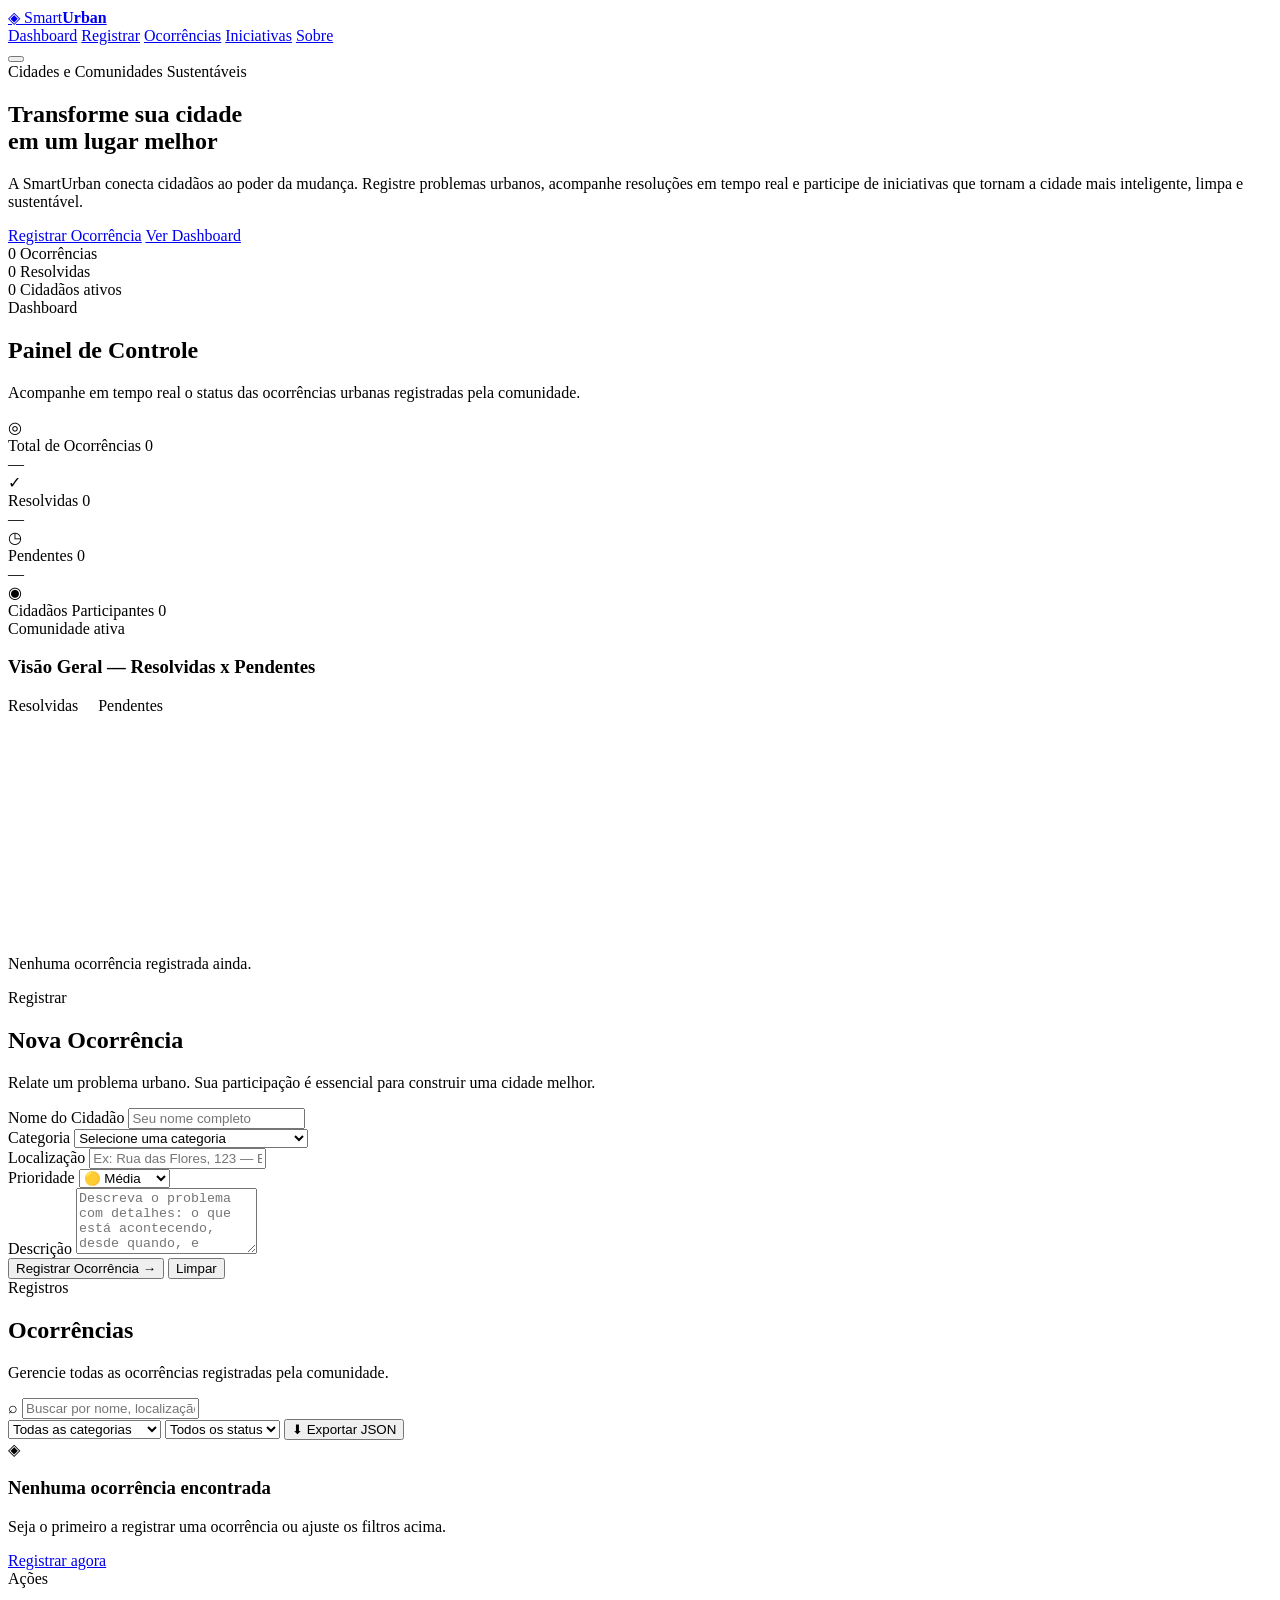
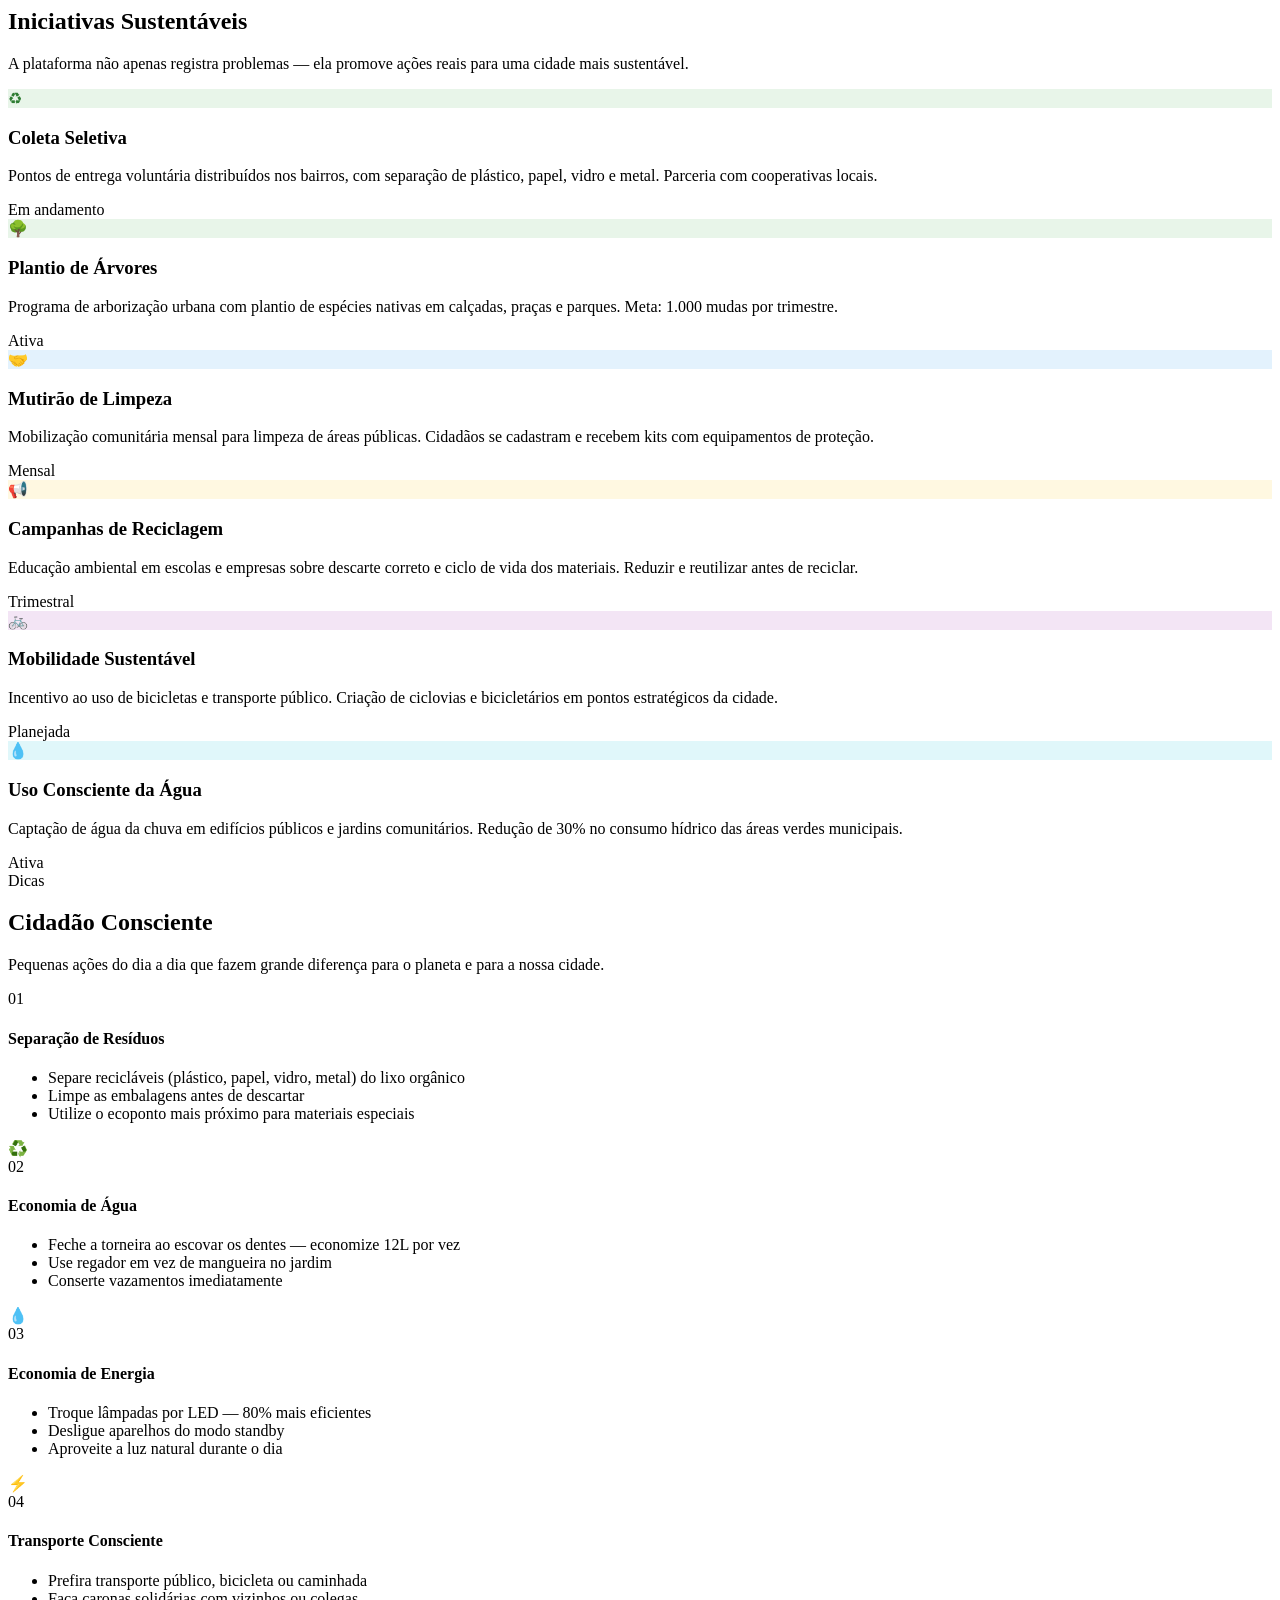
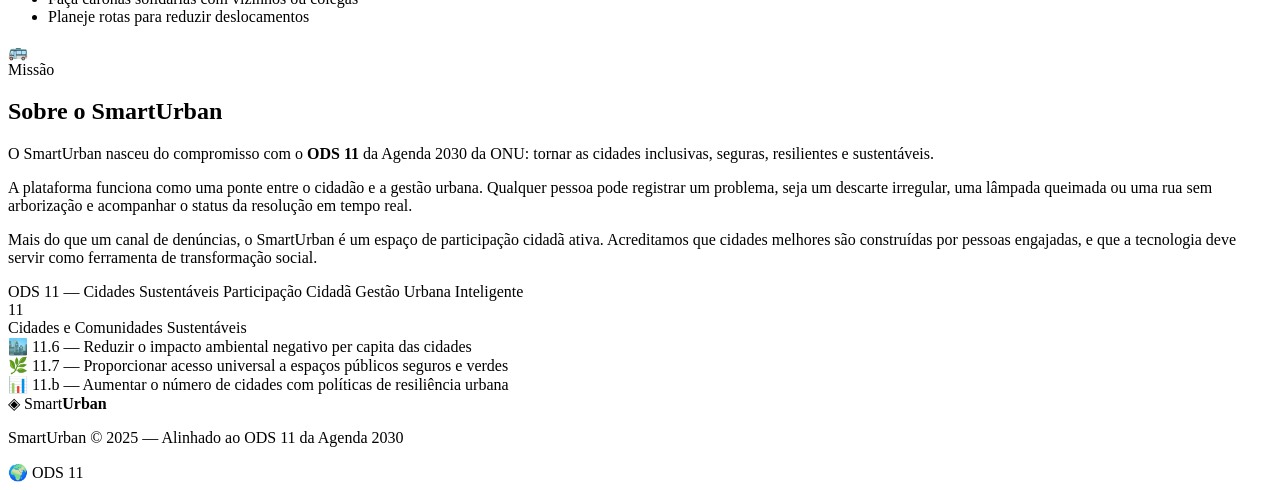
==== ProjetoSmartUrban/index.html @ 98b2731e "Create index.html" ====
<!DOCTYPE html>
<html lang="pt-BR">
<head>
  <meta charset="UTF-8" />
  <meta name="viewport" content="width=device-width, initial-scale=1.0" />
  <title>SmartUrban - Cidades e Comunidades Sustentáveis</title>
  <link rel="stylesheet" href="style.css" />
  <link rel="preconnect" href="https://fonts.googleapis.com" />
  <link href="https://fonts.googleapis.com/css2?family=Syne:wght@400;600;700;800&family=DM+Sans:ital,opsz,wght@0,9..40,300;0,9..40,400;0,9..40,500;0,9..40,600;1,9..40,300&display=swap" rel="stylesheet" />
</head>
<body>

  <!-- ═══════════════════════════════════════════
       NOTIFICAÇÕES
  ═══════════════════════════════════════════ -->
  <div id="notification-container" aria-live="polite"></div>

  <!-- ═══════════════════════════════════════════
       HEADER
  ═══════════════════════════════════════════ -->
  <header id="header">
    <div class="container header-inner">
      <a href="#hero" class="logo">
        <span class="logo-icon">◈</span>
        <span class="logo-text">Smart<strong>Urban</strong></span>
      </a>

      <nav class="nav" id="nav">
        <a href="#dashboard" class="nav-link">Dashboard</a>
        <a href="#cadastro" class="nav-link">Registrar</a>
        <a href="#ocorrencias" class="nav-link">Ocorrências</a>
        <a href="#iniciativas" class="nav-link">Iniciativas</a>
        <a href="#sobre" class="nav-link">Sobre</a>
      </nav>

      <button class="menu-toggle" id="menuToggle" aria-label="Abrir menu">
        <span></span><span></span><span></span>
      </button>
    </div>
  </header>

  <!-- ═══════════════════════════════════════════
       HERO
  ═══════════════════════════════════════════ -->
  <section id="hero">
    <div class="hero-bg-grid"></div>
    <div class="container hero-content">
      <div class="hero-badge">
        <span class="badge-dot"></span>
        Cidades e Comunidades Sustentáveis
      </div>
      <h1 class="hero-title">
        Transforme sua cidade<br />
        <span class="hero-title-accent">em um lugar melhor</span>
      </h1>
      <p class="hero-desc">
        A SmartUrban conecta cidadãos ao poder da mudança. Registre problemas urbanos,
        acompanhe resoluções em tempo real e participe de iniciativas que tornam a cidade
        mais inteligente, limpa e sustentável.
      </p>
      <div class="hero-actions">
        <a href="#cadastro" class="btn btn-primary">Registrar Ocorrência</a>
        <a href="#dashboard" class="btn btn-ghost">Ver Dashboard</a>
      </div>
      <div class="hero-stats">
        <div class="hero-stat">
          <span class="hero-stat-number" id="heroTotal">0</span>
          <span class="hero-stat-label">Ocorrências</span>
        </div>
        <div class="hero-stat-divider"></div>
        <div class="hero-stat">
          <span class="hero-stat-number" id="heroResolvidas">0</span>
          <span class="hero-stat-label">Resolvidas</span>
        </div>
        <div class="hero-stat-divider"></div>
        <div class="hero-stat">
          <span class="hero-stat-number" id="heroCidadaos">0</span>
          <span class="hero-stat-label">Cidadãos ativos</span>
        </div>
      </div>
    </div>
    <div class="hero-visual">
      <div class="hero-circle c1"></div>
      <div class="hero-circle c2"></div>
      <div class="hero-circle c3"></div>
    </div>
  </section>

  <!-- ═══════════════════════════════════════════
       DASHBOARD
  ═══════════════════════════════════════════ -->
  <section id="dashboard" class="section">
    <div class="container">
      <div class="section-header">
        <div class="section-tag blue">Dashboard</div>
        <h2 class="section-title">Painel de Controle</h2>
        <p class="section-sub">Acompanhe em tempo real o status das ocorrências urbanas registradas pela comunidade.</p>
      </div>

      <div class="dashboard-grid">
        <div class="stat-card blue">
          <div class="stat-icon">◎</div>
          <div class="stat-info">
            <span class="stat-label">Total de Ocorrências</span>
            <span class="stat-number" id="statTotal">0</span>
          </div>
          <div class="stat-trend" id="trendTotal">—</div>
        </div>
        <div class="stat-card green">
          <div class="stat-icon">✓</div>
          <div class="stat-info">
            <span class="stat-label">Resolvidas</span>
            <span class="stat-number" id="statResolvidas">0</span>
          </div>
          <div class="stat-trend" id="trendResolvidas">—</div>
        </div>
        <div class="stat-card orange">
          <div class="stat-icon">◷</div>
          <div class="stat-info">
            <span class="stat-label">Pendentes</span>
            <span class="stat-number" id="statPendentes">0</span>
          </div>
          <div class="stat-trend" id="trendPendentes">—</div>
        </div>
        <div class="stat-card purple">
          <div class="stat-icon">◉</div>
          <div class="stat-info">
            <span class="stat-label">Cidadãos Participantes</span>
            <span class="stat-number" id="statCidadaos">0</span>
          </div>
          <div class="stat-trend">Comunidade ativa</div>
        </div>
      </div>

      <!-- Gráfico Canvas -->
      <div class="chart-wrapper">
        <div class="chart-header">
          <h3 class="chart-title">Visão Geral — Resolvidas x Pendentes</h3>
          <div class="chart-legend">
            <span class="legend-dot green"></span> Resolvidas
            <span class="legend-dot orange" style="margin-left:16px"></span> Pendentes
          </div>
        </div>
        <canvas id="graficoOcorrencias" width="900" height="220" aria-label="Gráfico de ocorrências"></canvas>
        <p class="chart-empty" id="chartEmpty">Nenhuma ocorrência registrada ainda.</p>
      </div>
    </div>
  </section>

  <!-- ═══════════════════════════════════════════
       CADASTRO DE OCORRÊNCIA
  ═══════════════════════════════════════════ -->
  <section id="cadastro" class="section section-alt">
    <div class="container">
      <div class="section-header">
        <div class="section-tag green">Registrar</div>
        <h2 class="section-title">Nova Ocorrência</h2>
        <p class="section-sub">Relate um problema urbano. Sua participação é essencial para construir uma cidade melhor.</p>
      </div>

      <div class="form-card">
        <form id="formOcorrencia" novalidate>
          <div class="form-grid">
            <div class="form-group">
              <label for="inputNome">Nome do Cidadão</label>
              <input type="text" id="inputNome" placeholder="Seu nome completo" autocomplete="name" />
            </div>

            <div class="form-group">
              <label for="inputCategoria">Categoria</label>
              <select id="inputCategoria">
                <option value="">Selecione uma categoria</option>
                <option value="Descarte Irregular de Lixo">🗑️ Descarte Irregular de Lixo</option>
                <option value="Acúmulo de Resíduos">♻️ Acúmulo de Resíduos</option>
                <option value="Falta de Coleta Seletiva">📦 Falta de Coleta Seletiva</option>
                <option value="Iluminação Pública Defeituosa">💡 Iluminação Pública Defeituosa</option>
                <option value="Vazamento de Água">💧 Vazamento de Água</option>
                <option value="Necessidade de Arborização">🌳 Necessidade de Arborização</option>
                <option value="Problema de Mobilidade Urbana">🚌 Problema de Mobilidade Urbana</option>
                <option value="Outro">📋 Outro</option>
              </select>
            </div>

            <div class="form-group">
              <label for="inputLocalizacao">Localização</label>
              <input type="text" id="inputLocalizacao" placeholder="Ex: Rua das Flores, 123 — Bairro Centro" />
            </div>

            <div class="form-group">
              <label for="inputPrioridade">Prioridade</label>
              <select id="inputPrioridade">
                <option value="Baixa">🟢 Baixa</option>
                <option value="Média" selected>🟡 Média</option>
                <option value="Alta">🔴 Alta</option>
                <option value="Urgente">🚨 Urgente</option>
              </select>
            </div>

            <div class="form-group form-group-full">
              <label for="inputDescricao">Descrição</label>
              <textarea id="inputDescricao" rows="4" placeholder="Descreva o problema com detalhes: o que está acontecendo, desde quando, e qualquer informação relevante..."></textarea>
            </div>
          </div>

          <div class="form-actions">
            <button type="submit" class="btn btn-primary btn-lg">
              <span>Registrar Ocorrência</span>
              <span class="btn-arrow">→</span>
            </button>
            <button type="button" class="btn btn-ghost" id="btnLimpar">Limpar</button>
          </div>
        </form>
      </div>
    </div>
  </section>

  <!-- ═══════════════════════════════════════════
       LISTA DE OCORRÊNCIAS
  ═══════════════════════════════════════════ -->
  <section id="ocorrencias" class="section">
    <div class="container">
      <div class="section-header">
        <div class="section-tag blue">Registros</div>
        <h2 class="section-title">Ocorrências</h2>
        <p class="section-sub">Gerencie todas as ocorrências registradas pela comunidade.</p>
      </div>

      <!-- Barra de filtros -->
      <div class="filters-bar">
        <div class="search-box">
          <span class="search-icon">⌕</span>
          <input type="text" id="inputBusca" placeholder="Buscar por nome, localização, categoria..." />
        </div>
        <div class="filter-group">
          <select id="filtroCategoria">
            <option value="">Todas as categorias</option>
            <option value="Descarte Irregular de Lixo">Descarte Irregular</option>
            <option value="Acúmulo de Resíduos">Acúmulo de Resíduos</option>
            <option value="Falta de Coleta Seletiva">Coleta Seletiva</option>
            <option value="Iluminação Pública Defeituosa">Iluminação</option>
            <option value="Vazamento de Água">Vazamento de Água</option>
            <option value="Necessidade de Arborização">Arborização</option>
            <option value="Problema de Mobilidade Urbana">Mobilidade</option>
            <option value="Outro">Outro</option>
          </select>
          <select id="filtroStatus">
            <option value="">Todos os status</option>
            <option value="Pendente">Pendente</option>
            <option value="Resolvida">Resolvida</option>
          </select>
          <button class="btn btn-outline btn-sm" id="btnExportar">⬇ Exportar JSON</button>
        </div>
      </div>

      <!-- Resultado dos filtros -->
      <div class="filter-result" id="filterResult"></div>

      <!-- Lista -->
      <div id="listaOcorrencias" class="ocorrencias-grid">
        <!-- Cards injetados via JS -->
      </div>

      <!-- Estado vazio -->
      <div class="empty-state" id="emptyState">
        <div class="empty-icon">◈</div>
        <h3>Nenhuma ocorrência encontrada</h3>
        <p>Seja o primeiro a registrar uma ocorrência ou ajuste os filtros acima.</p>
        <a href="#cadastro" class="btn btn-primary">Registrar agora</a>
      </div>
    </div>
  </section>

  <!-- ═══════════════════════════════════════════
       INICIATIVAS SUSTENTÁVEIS
  ═══════════════════════════════════════════ -->
  <section id="iniciativas" class="section section-alt">
    <div class="container">
      <div class="section-header">
        <div class="section-tag green">Ações</div>
        <h2 class="section-title">Iniciativas Sustentáveis</h2>
        <p class="section-sub">A plataforma não apenas registra problemas — ela promove ações reais para uma cidade mais sustentável.</p>
      </div>

      <div class="iniciativas-grid">
        <div class="iniciativa-card">
          <div class="iniciativa-icon" style="background: #E8F5E9; color: #2E7D32">♻</div>
          <h3>Coleta Seletiva</h3>
          <p>Pontos de entrega voluntária distribuídos nos bairros, com separação de plástico, papel, vidro e metal. Parceria com cooperativas locais.</p>
          <div class="iniciativa-tag">Em andamento</div>
        </div>
        <div class="iniciativa-card">
          <div class="iniciativa-icon" style="background: #E8F5E9; color: #388E3C">🌳</div>
          <h3>Plantio de Árvores</h3>
          <p>Programa de arborização urbana com plantio de espécies nativas em calçadas, praças e parques. Meta: 1.000 mudas por trimestre.</p>
          <div class="iniciativa-tag">Ativa</div>
        </div>
        <div class="iniciativa-card">
          <div class="iniciativa-icon" style="background: #E3F2FD; color: #1565C0">🤝</div>
          <h3>Mutirão de Limpeza</h3>
          <p>Mobilização comunitária mensal para limpeza de áreas públicas. Cidadãos se cadastram e recebem kits com equipamentos de proteção.</p>
          <div class="iniciativa-tag">Mensal</div>
        </div>
        <div class="iniciativa-card">
          <div class="iniciativa-icon" style="background: #FFF8E1; color: #F57F17">📢</div>
          <h3>Campanhas de Reciclagem</h3>
          <p>Educação ambiental em escolas e empresas sobre descarte correto e ciclo de vida dos materiais. Reduzir e reutilizar antes de reciclar.</p>
          <div class="iniciativa-tag">Trimestral</div>
        </div>
        <div class="iniciativa-card">
          <div class="iniciativa-icon" style="background: #F3E5F5; color: #6A1B9A">🚲</div>
          <h3>Mobilidade Sustentável</h3>
          <p>Incentivo ao uso de bicicletas e transporte público. Criação de ciclovias e bicicletários em pontos estratégicos da cidade.</p>
          <div class="iniciativa-tag">Planejada</div>
        </div>
        <div class="iniciativa-card">
          <div class="iniciativa-icon" style="background: #E0F7FA; color: #006064">💧</div>
          <h3>Uso Consciente da Água</h3>
          <p>Captação de água da chuva em edifícios públicos e jardins comunitários. Redução de 30% no consumo hídrico das áreas verdes municipais.</p>
          <div class="iniciativa-tag">Ativa</div>
        </div>
      </div>
    </div>
  </section>

  <!-- ═══════════════════════════════════════════
       DICAS SUSTENTÁVEIS
  ═══════════════════════════════════════════ -->
  <section id="dicas" class="section">
    <div class="container">
      <div class="section-header">
        <div class="section-tag green">Dicas</div>
        <h2 class="section-title">Cidadão Consciente</h2>
        <p class="section-sub">Pequenas ações do dia a dia que fazem grande diferença para o planeta e para a nossa cidade.</p>
      </div>

      <div class="dicas-grid">
        <div class="dica-card">
          <div class="dica-number">01</div>
          <div class="dica-content">
            <h4>Separação de Resíduos</h4>
            <ul>
              <li>Separe recicláveis (plástico, papel, vidro, metal) do lixo orgânico</li>
              <li>Limpe as embalagens antes de descartar</li>
              <li>Utilize o ecoponto mais próximo para materiais especiais</li>
            </ul>
          </div>
          <div class="dica-emoji">♻️</div>
        </div>
        <div class="dica-card">
          <div class="dica-number">02</div>
          <div class="dica-content">
            <h4>Economia de Água</h4>
            <ul>
              <li>Feche a torneira ao escovar os dentes — economize 12L por vez</li>
              <li>Use regador em vez de mangueira no jardim</li>
              <li>Conserte vazamentos imediatamente</li>
            </ul>
          </div>
          <div class="dica-emoji">💧</div>
        </div>
        <div class="dica-card">
          <div class="dica-number">03</div>
          <div class="dica-content">
            <h4>Economia de Energia</h4>
            <ul>
              <li>Troque lâmpadas por LED — 80% mais eficientes</li>
              <li>Desligue aparelhos do modo standby</li>
              <li>Aproveite a luz natural durante o dia</li>
            </ul>
          </div>
          <div class="dica-emoji">⚡</div>
        </div>
        <div class="dica-card">
          <div class="dica-number">04</div>
          <div class="dica-content">
            <h4>Transporte Consciente</h4>
            <ul>
              <li>Prefira transporte público, bicicleta ou caminhada</li>
              <li>Faça caronas solidárias com vizinhos ou colegas</li>
              <li>Planeje rotas para reduzir deslocamentos</li>
            </ul>
          </div>
          <div class="dica-emoji">🚌</div>
        </div>
      </div>
    </div>
  </section>

  <!-- ═══════════════════════════════════════════
       SOBRE O PROJETO
  ═══════════════════════════════════════════ -->
  <section id="sobre" class="section section-alt">
    <div class="container">
      <div class="section-header">
        <div class="section-tag blue">Missão</div>
        <h2 class="section-title">Sobre o SmartUrban</h2>
      </div>

      <div class="sobre-grid">
        <div class="sobre-text">
          <p class="sobre-lead">
            O SmartUrban nasceu do compromisso com o <strong>ODS 11</strong> da Agenda 2030 da ONU:
            tornar as cidades inclusivas, seguras, resilientes e sustentáveis.
          </p>
          <p>
            A plataforma funciona como uma ponte entre o cidadão e a gestão urbana. Qualquer
            pessoa pode registrar um problema, seja um descarte irregular, uma lâmpada queimada
            ou uma rua sem arborização e acompanhar o status da resolução em tempo real.
          </p>
          <p>
            Mais do que um canal de denúncias, o SmartUrban é um espaço de participação cidadã
            ativa. Acreditamos que cidades melhores são construídas por pessoas engajadas,
            e que a tecnologia deve servir como ferramenta de transformação social.
          </p>
          <div class="sobre-badges">
            <span class="sobre-badge green">ODS 11 — Cidades Sustentáveis</span>
            <span class="sobre-badge blue">Participação Cidadã</span>
            <span class="sobre-badge green">Gestão Urbana Inteligente</span>
          </div>
        </div>
        <div class="ods-card">
          <div class="ods-number">11</div>
          <div class="ods-title">Cidades e Comunidades Sustentáveis</div>
          <div class="ods-metas">
            <div class="ods-meta">
              <span class="ods-meta-icon">🏙️</span>
              <span>11.6 — Reduzir o impacto ambiental negativo per capita das cidades</span>
            </div>
            <div class="ods-meta">
              <span class="ods-meta-icon">🌿</span>
              <span>11.7 — Proporcionar acesso universal a espaços públicos seguros e verdes</span>
            </div>
            <div class="ods-meta">
              <span class="ods-meta-icon">📊</span>
              <span>11.b — Aumentar o número de cidades com políticas de resiliência urbana</span>
            </div>
          </div>
        </div>
      </div>
    </div>
  </section>

  <!-- ═══════════════════════════════════════════
       FOOTER
  ═══════════════════════════════════════════ -->
  <footer class="footer">
    <div class="container footer-inner">
      <div class="footer-logo">
        <span class="logo-icon">◈</span>
        <span class="logo-text">Smart<strong>Urban</strong></span>
      </div>
      <p class="footer-copy">SmartUrban © 2025 — Alinhado ao ODS 11 da Agenda 2030</p>
      <div class="footer-ods">
        <span>🌍 ODS 11</span>
      </div>
    </div>
  </footer>

  <script src="script.js"></script>
</body>
</html>
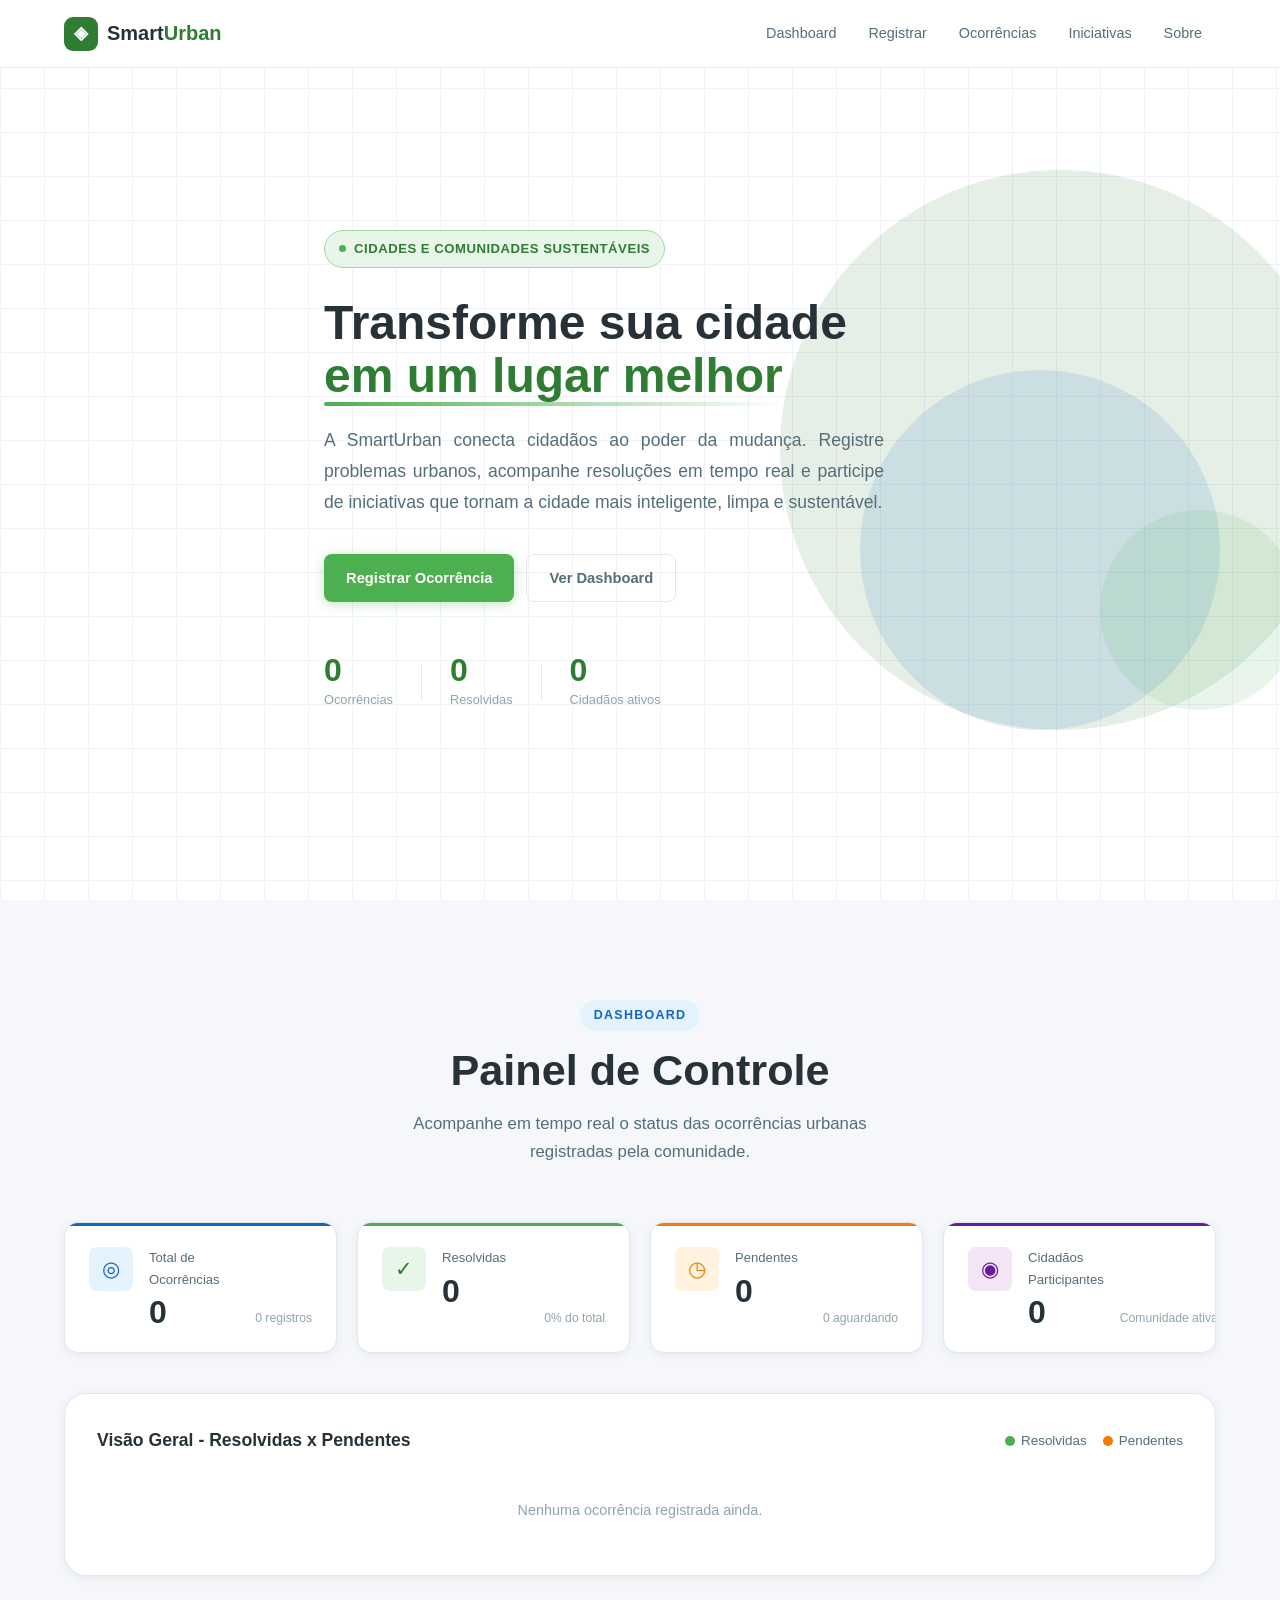
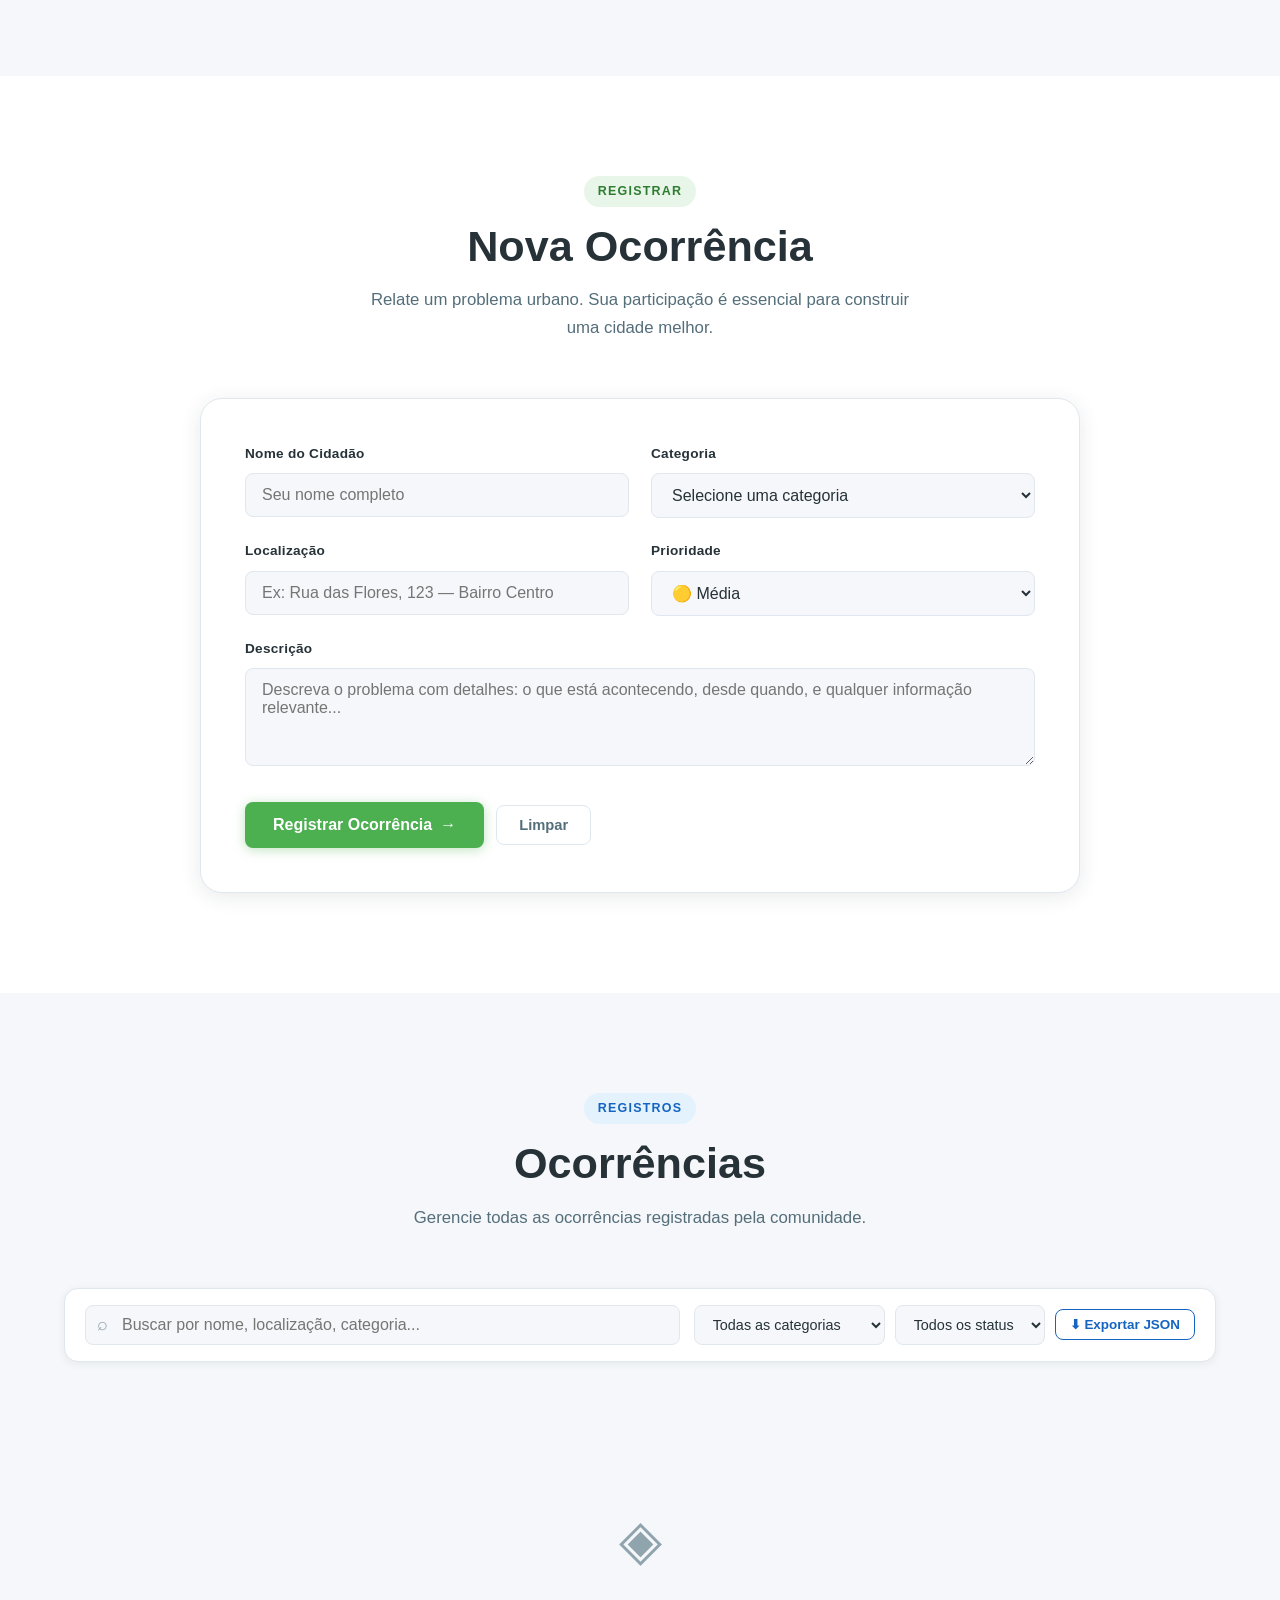
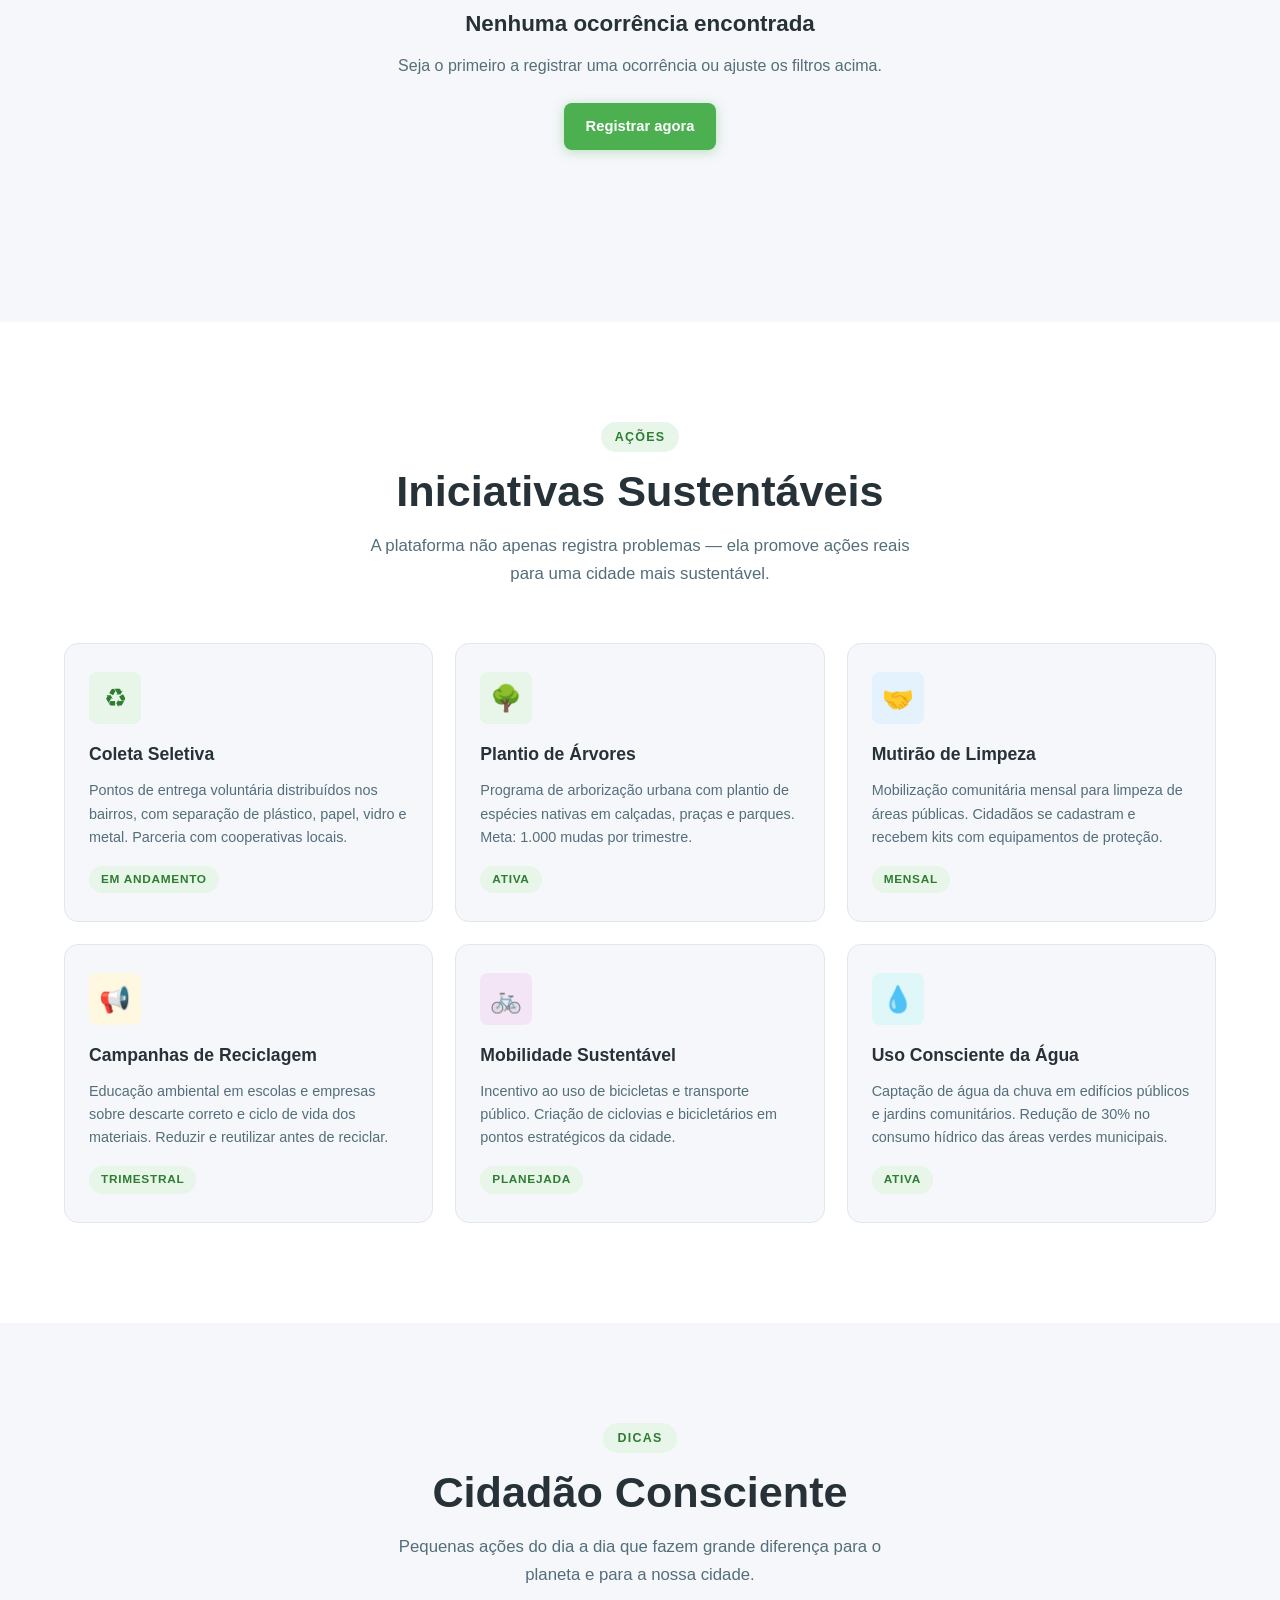
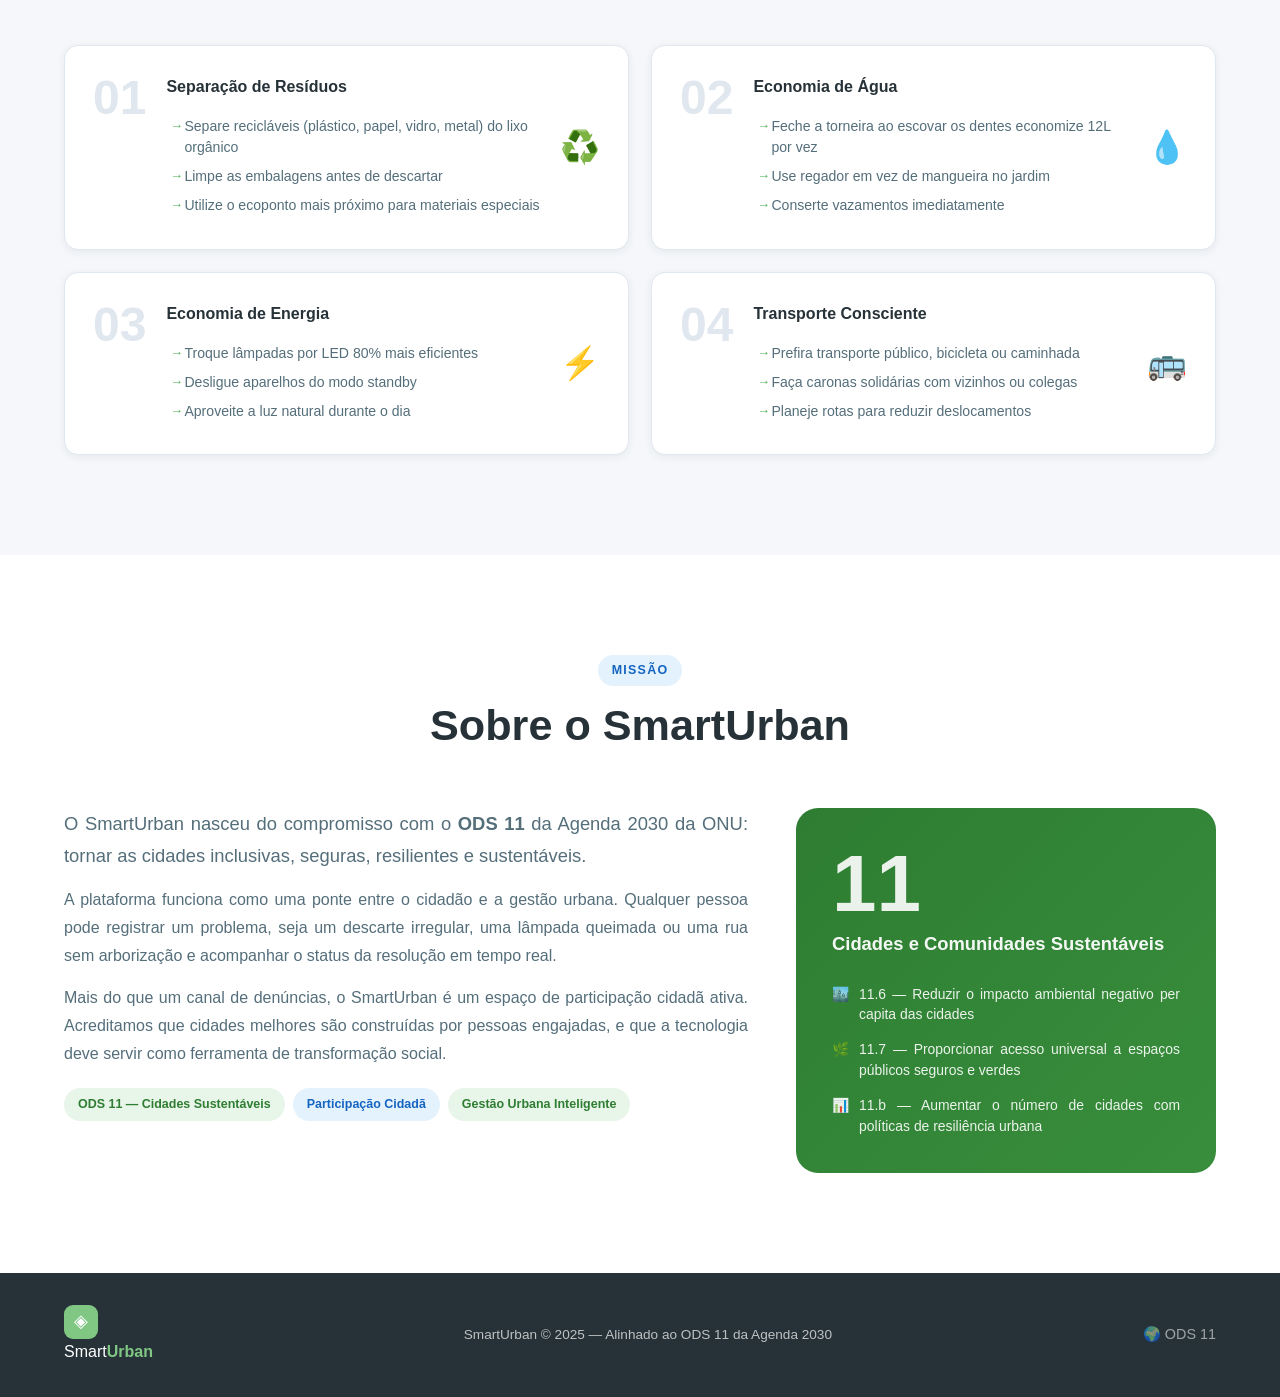
==== commit e58239b5: "Update index.html" ====
--- a/ProjetoSmartUrban/index.html
+++ b/ProjetoSmartUrban/index.html
@@ -135,7 +135,7 @@
       <!-- Gráfico Canvas -->
       <div class="chart-wrapper">
         <div class="chart-header">
-          <h3 class="chart-title">Visão Geral — Resolvidas x Pendentes</h3>
+          <h3 class="chart-title">Visão Geral - Resolvidas x Pendentes</h3>
           <div class="chart-legend">
             <span class="legend-dot green"></span> Resolvidas
             <span class="legend-dot orange" style="margin-left:16px"></span> Pendentes
@@ -351,7 +351,7 @@
           <div class="dica-content">
             <h4>Economia de Água</h4>
             <ul>
-              <li>Feche a torneira ao escovar os dentes — economize 12L por vez</li>
+              <li>Feche a torneira ao escovar os dentes economize 12L por vez</li>
               <li>Use regador em vez de mangueira no jardim</li>
               <li>Conserte vazamentos imediatamente</li>
             </ul>
@@ -363,7 +363,7 @@
           <div class="dica-content">
             <h4>Economia de Energia</h4>
             <ul>
-              <li>Troque lâmpadas por LED — 80% mais eficientes</li>
+              <li>Troque lâmpadas por LED 80% mais eficientes</li>
               <li>Desligue aparelhos do modo standby</li>
               <li>Aproveite a luz natural durante o dia</li>
             </ul>
--- a/ProjetoSmartUrban/style.css
+++ b/ProjetoSmartUrban/style.css
@@ -0,0 +1,1228 @@
+/* ══════════════════════════════════════════════════════
+   SMARTURBAN — style.css
+   ODS 11 | Cidades e Comunidades Sustentáveis
+   Paleta obrigatória + Design SaaS moderno
+══════════════════════════════════════════════════════ */
+
+/* ── Variáveis de Design ── */
+:root {
+  --green-main:    #2E7D32;
+  --green-light:   #4CAF50;
+  --green-pale:    #E8F5E9;
+  --green-mid:     #388E3C;
+  --blue-main:     #1565C0;
+  --blue-light:    #1976D2;
+  --blue-pale:     #E3F2FD;
+  --orange:        #F57C00;
+  --orange-pale:   #FFF3E0;
+  --purple:        #6A1B9A;
+  --purple-pale:   #F3E5F5;
+  --bg:            #F5F7FA;
+  --surface:       #FFFFFF;
+  --text:          #263238;
+  --text-2:        #546E7A;
+  --text-3:        #90A4AE;
+  --border:        #E0E7EF;
+  --shadow-sm:     0 2px 8px rgba(38,50,56,.07);
+  --shadow-md:     0 4px 20px rgba(38,50,56,.10);
+  --shadow-lg:     0 12px 40px rgba(38,50,56,.14);
+  --radius-sm:     8px;
+  --radius-md:     14px;
+  --radius-lg:     22px;
+  --radius-xl:     32px;
+  --font-head:     'Syne', sans-serif;
+  --font-body:     'DM Sans', sans-serif;
+  --transition:    .22s cubic-bezier(.4,0,.2,1);
+}
+
+/* ── Reset & Base ── */
+*, *::before, *::after { box-sizing: border-box; margin: 0; padding: 0; }
+
+html { scroll-behavior: smooth; font-size: 16px; }
+
+body {
+  font-family: var(--font-body);
+  background: var(--bg);
+  color: var(--text);
+  line-height: 1.65;
+  -webkit-font-smoothing: antialiased;
+}
+
+a { text-decoration: none; color: inherit; }
+ul { list-style: none; }
+img { max-width: 100%; display: block; }
+button, select, input, textarea {
+  font-family: var(--font-body);
+  font-size: 1rem;
+}
+
+/* ── Container ── */
+.container {
+  width: 100%;
+  max-width: 1200px;
+  margin: 0 auto;
+  padding: 0 24px;
+}
+
+/* ══════════════════════════════════════════
+   NOTIFICAÇÕES
+══════════════════════════════════════════ */
+#notification-container {
+  position: fixed;
+  top: 88px;
+  right: 24px;
+  z-index: 2000;
+  display: flex;
+  flex-direction: column;
+  gap: 10px;
+  pointer-events: none;
+}
+
+.notification {
+  background: var(--surface);
+  border-radius: var(--radius-md);
+  box-shadow: var(--shadow-lg);
+  padding: 14px 20px;
+  display: flex;
+  align-items: center;
+  gap: 12px;
+  min-width: 280px;
+  max-width: 360px;
+  border-left: 4px solid var(--green-light);
+  pointer-events: all;
+  animation: notifSlide .3s ease forwards;
+  font-size: .93rem;
+  font-weight: 500;
+  color: var(--text);
+}
+
+.notification.error { border-color: #E53935; }
+.notification.warning { border-color: var(--orange); }
+.notification.info { border-color: var(--blue-main); }
+
+.notification.hide { animation: notifSlide .3s ease reverse forwards; }
+
+@keyframes notifSlide {
+  from { opacity: 0; transform: translateX(24px); }
+  to   { opacity: 1; transform: translateX(0); }
+}
+
+/* ══════════════════════════════════════════
+   HEADER
+══════════════════════════════════════════ */
+#header {
+  position: fixed;
+  top: 0; left: 0; right: 0;
+  z-index: 1000;
+  height: 68px;
+  background: rgba(255,255,255,.92);
+  backdrop-filter: blur(14px);
+  border-bottom: 1px solid var(--border);
+  transition: box-shadow var(--transition);
+}
+
+#header.scrolled { box-shadow: var(--shadow-md); }
+
+.header-inner {
+  height: 100%;
+  display: flex;
+  align-items: center;
+  justify-content: space-between;
+  gap: 24px;
+}
+
+.logo {
+  display: flex;
+  align-items: center;
+  gap: 9px;
+  font-family: var(--font-head);
+  font-size: 1.25rem;
+  font-weight: 700;
+  color: var(--text);
+}
+
+.logo-icon {
+  width: 34px;
+  height: 34px;
+  background: var(--green-main);
+  color: #fff;
+  border-radius: 9px;
+  display: flex;
+  align-items: center;
+  justify-content: center;
+  font-size: 1.1rem;
+}
+
+.logo strong { color: var(--green-main); }
+
+.nav {
+  display: flex;
+  align-items: center;
+  gap: 4px;
+}
+
+.nav-link {
+  padding: 7px 14px;
+  border-radius: var(--radius-sm);
+  font-size: .9rem;
+  font-weight: 500;
+  color: var(--text-2);
+  transition: all var(--transition);
+}
+
+.nav-link:hover {
+  background: var(--green-pale);
+  color: var(--green-main);
+}
+
+.menu-toggle {
+  display: none;
+  flex-direction: column;
+  gap: 5px;
+  background: none;
+  border: none;
+  cursor: pointer;
+  padding: 6px;
+}
+
+.menu-toggle span {
+  display: block;
+  width: 22px;
+  height: 2px;
+  background: var(--text);
+  border-radius: 2px;
+  transition: var(--transition);
+}
+
+/* ══════════════════════════════════════════
+   HERO
+══════════════════════════════════════════ */
+#hero {
+  position: relative;
+  min-height: 100vh;
+  display: flex;
+  align-items: center;
+  padding: 120px 0 80px;
+  overflow: hidden;
+  background: var(--surface);
+}
+
+.hero-bg-grid {
+  position: absolute;
+  inset: 0;
+  background-image:
+    linear-gradient(var(--border) 1px, transparent 1px),
+    linear-gradient(90deg, var(--border) 1px, transparent 1px);
+  background-size: 44px 44px;
+  opacity: .5;
+  pointer-events: none;
+}
+
+.hero-content {
+  position: relative;
+  z-index: 1;
+  max-width: 680px;
+}
+
+.hero-badge {
+  display: inline-flex;
+  align-items: center;
+  gap: 8px;
+  background: var(--green-pale);
+  border: 1px solid #A5D6A7;
+  color: var(--green-main);
+  font-size: .82rem;
+  font-weight: 600;
+  letter-spacing: .04em;
+  text-transform: uppercase;
+  padding: 7px 14px;
+  border-radius: 100px;
+  margin-bottom: 28px;
+  animation: fadeUp .6s ease .1s both;
+}
+
+.badge-dot {
+  width: 7px;
+  height: 7px;
+  border-radius: 50%;
+  background: var(--green-light);
+  animation: pulse 2s infinite;
+}
+
+@keyframes pulse {
+  0%, 100% { opacity: 1; transform: scale(1); }
+  50%       { opacity: .6; transform: scale(1.3); }
+}
+
+.hero-title {
+  font-family: var(--font-head);
+  font-size: clamp(1.8rem, 4vw, 3rem);
+  font-weight: 800;
+  line-height: 1.12;
+  color: var(--text);
+  margin-bottom: 22px;
+  animation: fadeUp .6s ease .2s both;
+}
+
+.hero-title-accent {
+  color: var(--green-main);
+  position: relative;
+}
+
+.hero-title-accent::after {
+  content: '';
+  position: absolute;
+  bottom: -4px;
+  left: 0; right: 0;
+  height: 4px;
+  background: linear-gradient(90deg, var(--green-light), transparent);
+  border-radius: 2px;
+}
+
+.hero-desc {
+  font-size: 1.1rem;
+  text-align: justify;
+  color: var(--text-2);
+  line-height: 1.75;
+  margin-bottom: 36px;
+  max-width: 560px;
+  animation: fadeUp .6s ease .3s both;
+}
+
+.hero-actions {
+  display: flex;
+  gap: 12px;
+  flex-wrap: wrap;
+  margin-bottom: 52px;
+  animation: fadeUp .6s ease .4s both;
+}
+
+.hero-stats {
+  display: flex;
+  align-items: center;
+  gap: 28px;
+  animation: fadeUp .6s ease .5s both;
+}
+
+.hero-stat-number {
+  display: block;
+  font-family: var(--font-head);
+  font-size: 2rem;
+  font-weight: 800;
+  color: var(--green-main);
+  line-height: 1;
+}
+
+.hero-stat-label {
+  display: block;
+  font-size: .8rem;
+  color: var(--text-3);
+  font-weight: 500;
+  margin-top: 3px;
+}
+
+.hero-stat-divider {
+  width: 1px;
+  height: 36px;
+  background: var(--border);
+}
+
+/* Decorativos Hero */
+.hero-visual {
+  position: absolute;
+  right: -60px;
+  top: 50%;
+  transform: translateY(-50%);
+  pointer-events: none;
+}
+
+.hero-circle {
+  position: absolute;
+  border-radius: 50%;
+  opacity: .12;
+}
+
+.c1 {
+  width: 560px; height: 560px;
+  background: var(--green-main);
+  top: -280px; right: 0;
+  animation: floatAnim 8s ease-in-out infinite;
+}
+
+.c2 {
+  width: 360px; height: 360px;
+  background: var(--blue-main);
+  top: -80px; right: 120px;
+  animation: floatAnim 10s ease-in-out 2s infinite;
+}
+
+.c3 {
+  width: 200px; height: 200px;
+  background: var(--green-light);
+  top: 60px; right: 40px;
+  animation: floatAnim 7s ease-in-out 4s infinite;
+}
+
+@keyframes floatAnim {
+  0%, 100% { transform: translateY(0); }
+  50%       { transform: translateY(-20px); }
+}
+
+@keyframes fadeUp {
+  from { opacity: 0; transform: translateY(20px); }
+  to   { opacity: 1; transform: translateY(0); }
+}
+
+/* ══════════════════════════════════════════
+   SEÇÕES GENÉRICAS
+══════════════════════════════════════════ */
+.section { padding: 100px 0; }
+.section-alt { background: var(--surface); }
+
+.section-header {
+  text-align: center;
+  margin-bottom: 56px;
+}
+
+.section-tag {
+  display: inline-block;
+  font-size: .78rem;
+  font-weight: 700;
+  letter-spacing: .1em;
+  text-transform: uppercase;
+  padding: 5px 14px;
+  border-radius: 100px;
+  margin-bottom: 14px;
+}
+
+.section-tag.green { background: var(--green-pale); color: var(--green-main); }
+.section-tag.blue  { background: var(--blue-pale);  color: var(--blue-main); }
+
+.section-title {
+  font-family: var(--font-head);
+  font-size: clamp(1.9rem, 3.5vw, 2.7rem);
+  font-weight: 800;
+  color: var(--text);
+  margin-bottom: 14px;
+  line-height: 1.2;
+}
+
+.section-sub {
+  font-size: 1.05rem;
+  color: var(--text-2);
+  max-width: 540px;
+  margin: 0 auto;
+}
+
+/* ══════════════════════════════════════════
+   BOTÕES
+══════════════════════════════════════════ */
+.btn {
+  display: inline-flex;
+  align-items: center;
+  gap: 8px;
+  padding: 11px 22px;
+  border-radius: var(--radius-sm);
+  font-size: .92rem;
+  font-weight: 600;
+  border: none;
+  cursor: pointer;
+  transition: all var(--transition);
+  white-space: nowrap;
+  text-align: center;
+  justify-content: center;
+}
+
+.btn-primary {
+  background: var(--green-light);
+  color: #fff;
+  box-shadow: 0 2px 12px rgba(76,175,80,.35);
+}
+
+.btn-primary:hover {
+  background: var(--green-mid);
+  box-shadow: 0 4px 20px rgba(76,175,80,.4);
+  transform: translateY(-1px);
+}
+
+.btn-ghost {
+  background: transparent;
+  color: var(--text-2);
+  border: 1.5px solid var(--border);
+}
+
+.btn-ghost:hover {
+  background: var(--bg);
+  border-color: var(--text-3);
+  color: var(--text);
+}
+
+.btn-outline {
+  background: transparent;
+  color: var(--blue-main);
+  border: 1.5px solid var(--blue-main);
+}
+
+.btn-outline:hover {
+  background: var(--blue-pale);
+}
+
+.btn-danger {
+  background: #FFEBEE;
+  color: #C62828;
+  border: none;
+}
+
+.btn-danger:hover {
+  background: #FFCDD2;
+}
+
+.btn-resolve {
+  background: var(--green-pale);
+  color: var(--green-main);
+  border: none;
+}
+
+.btn-resolve:hover {
+  background: #C8E6C9;
+}
+
+.btn-lg { padding: 14px 28px; font-size: 1rem; }
+.btn-sm { padding: 7px 14px; font-size: .84rem; }
+
+.btn-arrow { transition: transform var(--transition); }
+.btn:hover .btn-arrow { transform: translateX(3px); }
+
+/* ══════════════════════════════════════════
+   DASHBOARD
+══════════════════════════════════════════ */
+.dashboard-grid {
+  display: grid;
+  grid-template-columns: repeat(4, 1fr);
+  gap: 20px;
+  margin-bottom: 40px;
+}
+
+.stat-card {
+  background: var(--surface);
+  border-radius: var(--radius-md);
+  padding: 24px;
+  display: flex;
+  align-items: flex-start;
+  gap: 16px;
+  box-shadow: var(--shadow-sm);
+  border: 1px solid var(--border);
+  transition: transform var(--transition), box-shadow var(--transition);
+  position: relative;
+  overflow: hidden;
+}
+
+.stat-card::before {
+  content: '';
+  position: absolute;
+  top: 0; left: 0; right: 0;
+  height: 3px;
+  border-radius: 2px 2px 0 0;
+}
+
+.stat-card.blue::before  { background: var(--blue-main); }
+.stat-card.green::before { background: var(--green-light); }
+.stat-card.orange::before{ background: var(--orange); }
+.stat-card.purple::before{ background: var(--purple); }
+
+.stat-card:hover {
+  transform: translateY(-3px);
+  box-shadow: var(--shadow-md);
+}
+
+.stat-icon {
+  width: 44px;
+  height: 44px;
+  border-radius: var(--radius-sm);
+  display: flex;
+  align-items: center;
+  justify-content: center;
+  font-size: 1.3rem;
+  flex-shrink: 0;
+}
+
+.stat-card.blue   .stat-icon { background: var(--blue-pale);   color: var(--blue-main); }
+.stat-card.green  .stat-icon { background: var(--green-pale);  color: var(--green-main); }
+.stat-card.orange .stat-icon { background: var(--orange-pale); color: var(--orange); }
+.stat-card.purple .stat-icon { background: var(--purple-pale); color: var(--purple); }
+
+.stat-info { flex: 1; }
+.stat-label { display: block; font-size: .82rem; color: var(--text-2); font-weight: 500; margin-bottom: 6px; }
+.stat-number {
+  display: block;
+  font-family: var(--font-head);
+  font-size: 2rem;
+  font-weight: 800;
+  color: var(--text);
+  line-height: 1;
+}
+
+.stat-trend {
+  font-size: .76rem;
+  color: var(--text-3);
+  margin-top: auto;
+  align-self: flex-end;
+  white-space: nowrap;
+}
+
+/* ── Gráfico ── */
+.chart-wrapper {
+  background: var(--surface);
+  border-radius: var(--radius-lg);
+  padding: 32px;
+  box-shadow: var(--shadow-sm);
+  border: 1px solid var(--border);
+}
+
+.chart-header {
+  display: flex;
+  justify-content: space-between;
+  align-items: center;
+  margin-bottom: 24px;
+}
+
+.chart-title {
+  font-family: var(--font-head);
+  font-size: 1.1rem;
+  font-weight: 700;
+  color: var(--text);
+}
+
+.chart-legend {
+  display: flex;
+  align-items: center;
+  font-size: .84rem;
+  color: var(--text-2);
+  font-weight: 500;
+}
+
+.legend-dot {
+  width: 10px;
+  height: 10px;
+  border-radius: 50%;
+  display: inline-block;
+  margin-right: 6px;
+}
+
+.legend-dot.green  { background: var(--green-light); }
+.legend-dot.orange { background: var(--orange); }
+
+#graficoOcorrencias {
+  width: 100%;
+  height: 220px;
+  display: block;
+}
+
+.chart-empty {
+  text-align: center;
+  color: var(--text-3);
+  font-size: .9rem;
+  padding: 20px 0;
+  display: none;
+}
+
+/* ══════════════════════════════════════════
+   FORMULÁRIO
+══════════════════════════════════════════ */
+.form-card {
+  background: var(--surface);
+  border-radius: var(--radius-lg);
+  padding: 44px;
+  box-shadow: var(--shadow-md);
+  border: 1px solid var(--border);
+  max-width: 880px;
+  margin: 0 auto;
+}
+
+.form-grid {
+  display: grid;
+  grid-template-columns: 1fr 1fr;
+  gap: 22px;
+  margin-bottom: 28px;
+}
+
+.form-group-full { grid-column: 1 / -1; }
+
+.form-group label {
+  display: block;
+  font-size: .85rem;
+  font-weight: 600;
+  color: var(--text);
+  margin-bottom: 8px;
+  letter-spacing: .02em;
+}
+
+.form-group input,
+.form-group select,
+.form-group textarea {
+  width: 100%;
+  padding: 12px 16px;
+  border: 1.5px solid var(--border);
+  border-radius: var(--radius-sm);
+  background: var(--bg);
+  color: var(--text);
+  transition: border-color var(--transition), box-shadow var(--transition);
+  outline: none;
+  resize: vertical;
+}
+
+.form-group input:focus,
+.form-group select:focus,
+.form-group textarea:focus {
+  border-color: var(--green-light);
+  box-shadow: 0 0 0 3px rgba(76,175,80,.15);
+  background: var(--surface);
+}
+
+.form-group input.error,
+.form-group select.error,
+.form-group textarea.error {
+  border-color: #E53935;
+  box-shadow: 0 0 0 3px rgba(229,57,53,.1);
+}
+
+.form-actions {
+  display: flex;
+  gap: 12px;
+  align-items: center;
+}
+
+/* ══════════════════════════════════════════
+   FILTROS
+══════════════════════════════════════════ */
+.filters-bar {
+  display: flex;
+  gap: 14px;
+  align-items: center;
+  flex-wrap: wrap;
+  margin-bottom: 24px;
+  background: var(--surface);
+  border: 1px solid var(--border);
+  border-radius: var(--radius-md);
+  padding: 16px 20px;
+  box-shadow: var(--shadow-sm);
+}
+
+.search-box {
+  position: relative;
+  flex: 1;
+  min-width: 220px;
+}
+
+.search-icon {
+  position: absolute;
+  left: 12px;
+  top: 50%;
+  transform: translateY(-50%);
+  color: var(--text-3);
+  font-size: 1.1rem;
+  pointer-events: none;
+}
+
+.search-box input {
+  width: 100%;
+  padding: 10px 14px 10px 36px;
+  border: 1.5px solid var(--border);
+  border-radius: var(--radius-sm);
+  background: var(--bg);
+  color: var(--text);
+  outline: none;
+  transition: border-color var(--transition);
+}
+
+.search-box input:focus {
+  border-color: var(--green-light);
+}
+
+.filter-group {
+  display: flex;
+  gap: 10px;
+  align-items: center;
+  flex-wrap: wrap;
+}
+
+.filter-group select {
+  padding: 10px 14px;
+  border: 1.5px solid var(--border);
+  border-radius: var(--radius-sm);
+  background: var(--bg);
+  color: var(--text);
+  font-size: .9rem;
+  outline: none;
+  cursor: pointer;
+  transition: border-color var(--transition);
+}
+
+.filter-group select:focus { border-color: var(--blue-main); }
+
+.filter-result {
+  font-size: .88rem;
+  color: var(--text-2);
+  margin-bottom: 16px;
+  min-height: 20px;
+}
+
+/* ══════════════════════════════════════════
+   CARDS DE OCORRÊNCIA
+══════════════════════════════════════════ */
+.ocorrencias-grid {
+  display: grid;
+  grid-template-columns: repeat(auto-fill, minmax(340px, 1fr));
+  gap: 20px;
+}
+
+.ocorrencia-card {
+  background: var(--surface);
+  border-radius: var(--radius-md);
+  border: 1px solid var(--border);
+  box-shadow: var(--shadow-sm);
+  overflow: hidden;
+  transition: transform var(--transition), box-shadow var(--transition);
+  animation: cardIn .3s ease both;
+}
+
+@keyframes cardIn {
+  from { opacity: 0; transform: translateY(12px); }
+  to   { opacity: 1; transform: translateY(0); }
+}
+
+.ocorrencia-card:hover {
+  transform: translateY(-3px);
+  box-shadow: var(--shadow-md);
+}
+
+.card-top {
+  padding: 18px 20px 14px;
+  border-bottom: 1px solid var(--border);
+  display: flex;
+  justify-content: space-between;
+  align-items: flex-start;
+  gap: 10px;
+}
+
+.card-id {
+  font-size: .76rem;
+  font-weight: 700;
+  color: var(--text-3);
+  letter-spacing: .06em;
+}
+
+.card-badges {
+  display: flex;
+  gap: 6px;
+  flex-wrap: wrap;
+  justify-content: flex-end;
+}
+
+.badge {
+  font-size: .72rem;
+  font-weight: 700;
+  padding: 3px 10px;
+  border-radius: 100px;
+  white-space: nowrap;
+}
+
+/* Status */
+.badge-status-pendente  { background: var(--orange-pale); color: var(--orange); }
+.badge-status-resolvida { background: var(--green-pale);  color: var(--green-main); }
+
+/* Prioridade */
+.badge-prio-baixa   { background: #E8F5E9; color: #2E7D32; }
+.badge-prio-media   { background: #FFF8E1; color: #F9A825; }
+.badge-prio-alta    { background: #FBE9E7; color: #BF360C; }
+.badge-prio-urgente { background: #FFEBEE; color: #B71C1C; }
+
+.card-body {
+  padding: 16px 20px;
+}
+
+.card-categoria {
+  font-size: .84rem;
+  font-weight: 600;
+  color: var(--blue-main);
+  margin-bottom: 6px;
+}
+
+.card-local {
+  font-size: .83rem;
+  color: var(--text-3);
+  margin-bottom: 10px;
+  display: flex;
+  align-items: center;
+  gap: 5px;
+}
+
+.card-desc {
+  font-size: .9rem;
+  color: var(--text-2);
+  line-height: 1.55;
+  display: -webkit-box;
+  -webkit-line-clamp: 3;
+  -webkit-box-orient: vertical;
+  overflow: hidden;
+}
+
+.card-meta {
+  padding: 12px 20px;
+  border-top: 1px solid var(--border);
+  display: flex;
+  align-items: center;
+  justify-content: space-between;
+  gap: 10px;
+}
+
+.card-nome {
+  font-size: .8rem;
+  color: var(--text-3);
+  font-weight: 500;
+}
+
+.card-actions {
+  display: flex;
+  gap: 6px;
+}
+
+.card-btn {
+  padding: 6px 13px;
+  border-radius: 6px;
+  font-size: .8rem;
+  font-weight: 600;
+  border: none;
+  cursor: pointer;
+  transition: all var(--transition);
+}
+
+/* ══════════════════════════════════════════
+   ESTADO VAZIO
+══════════════════════════════════════════ */
+.empty-state {
+  text-align: center;
+  padding: 72px 24px;
+  display: none;
+}
+
+.empty-icon {
+  font-size: 3.5rem;
+  color: var(--text-3);
+  margin-bottom: 20px;
+}
+
+.empty-state h3 {
+  font-family: var(--font-head);
+  font-size: 1.4rem;
+  font-weight: 700;
+  margin-bottom: 10px;
+  color: var(--text);
+}
+
+.empty-state p {
+  color: var(--text-2);
+  margin-bottom: 24px;
+}
+
+/* ══════════════════════════════════════════
+   INICIATIVAS
+══════════════════════════════════════════ */
+.iniciativas-grid {
+  display: grid;
+  grid-template-columns: repeat(3, 1fr);
+  gap: 22px;
+}
+
+.iniciativa-card {
+  background: var(--bg);
+  border-radius: var(--radius-md);
+  padding: 28px 24px;
+  border: 1px solid var(--border);
+  transition: transform var(--transition), box-shadow var(--transition);
+}
+
+.iniciativa-card:hover {
+  transform: translateY(-4px);
+  box-shadow: var(--shadow-md);
+  background: var(--surface);
+}
+
+.iniciativa-icon {
+  width: 52px;
+  height: 52px;
+  border-radius: var(--radius-sm);
+  display: flex;
+  align-items: center;
+  justify-content: center;
+  font-size: 1.6rem;
+  margin-bottom: 16px;
+}
+
+.iniciativa-card h3 {
+  font-family: var(--font-head);
+  font-size: 1.1rem;
+  font-weight: 700;
+  margin-bottom: 10px;
+  color: var(--text);
+}
+
+.iniciativa-card p {
+  font-size: .9rem;
+  color: var(--text-2);
+  line-height: 1.6;
+  margin-bottom: 16px;
+}
+
+.iniciativa-tag {
+  display: inline-block;
+  font-size: .74rem;
+  font-weight: 700;
+  letter-spacing: .06em;
+  text-transform: uppercase;
+  padding: 4px 12px;
+  border-radius: 100px;
+  background: var(--green-pale);
+  color: var(--green-main);
+}
+
+/* ══════════════════════════════════════════
+   DICAS
+══════════════════════════════════════════ */
+.dicas-grid {
+  display: grid;
+  grid-template-columns: repeat(2, 1fr);
+  gap: 22px;
+}
+
+.dica-card {
+  background: var(--surface);
+  border-radius: var(--radius-md);
+  padding: 28px;
+  border: 1px solid var(--border);
+  box-shadow: var(--shadow-sm);
+  display: flex;
+  gap: 20px;
+  align-items: flex-start;
+  transition: transform var(--transition);
+  position: relative;
+  overflow: hidden;
+}
+
+.dica-card:hover { transform: translateY(-3px); box-shadow: var(--shadow-md); }
+
+.dica-number {
+  font-family: var(--font-head);
+  font-size: 3rem;
+  font-weight: 800;
+  color: var(--border);
+  line-height: 1;
+  flex-shrink: 0;
+  user-select: none;
+}
+
+.dica-content { flex: 1; }
+
+.dica-content h4 {
+  font-family: var(--font-head);
+  font-size: 1rem;
+  font-weight: 700;
+  color: var(--text);
+  margin-bottom: 12px;
+}
+
+.dica-content ul { padding-left: 4px; }
+
+.dica-content li {
+  font-size: .88rem;
+  color: var(--text-2);
+  padding: 4px 0;
+  padding-left: 14px;
+  position: relative;
+  line-height: 1.5;
+}
+
+.dica-content li::before {
+  content: '→';
+  position: absolute;
+  left: 0;
+  color: var(--green-light);
+  font-size: .8rem;
+}
+
+.dica-emoji {
+  font-size: 2rem;
+  flex-shrink: 0;
+  align-self: center;
+}
+
+/* ══════════════════════════════════════════
+   SOBRE
+══════════════════════════════════════════ */
+.sobre-grid {
+  display: grid;
+  grid-template-columns: 1fr 420px;
+  gap: 48px;
+  align-items: start;
+  text-align: justify;
+}
+
+.sobre-lead {
+  font-size: 1.15rem;
+  font-weight: 500;
+  line-height: 1.7;
+  color: var(--text);
+  margin-bottom: 18px;
+}
+
+.sobre-text p {
+  color: var(--text-2);
+  line-height: 1.75;
+  margin-bottom: 14px;
+}
+
+.sobre-badges {
+  display: flex;
+  gap: 8px;
+  flex-wrap: wrap;
+  margin-top: 20px;
+}
+
+.sobre-badge {
+  font-size: .78rem;
+  font-weight: 700;
+  padding: 6px 14px;
+  border-radius: 100px;
+}
+
+.sobre-badge.green { background: var(--green-pale); color: var(--green-main); }
+.sobre-badge.blue  { background: var(--blue-pale);  color: var(--blue-main); }
+
+.ods-card {
+  background: linear-gradient(135deg, var(--green-main) 0%, var(--green-mid) 100%);
+  border-radius: var(--radius-lg);
+  padding: 36px;
+  color: #fff;
+  position: sticky;
+  top: 88px;
+}
+
+.ods-number {
+  font-family: var(--font-head);
+  font-size: 5rem;
+  font-weight: 800;
+  line-height: 1;
+  opacity: .9;
+  margin-bottom: 8px;
+}
+
+.ods-title {
+  font-family: var(--font-head);
+  font-size: 1.15rem;
+  font-weight: 700;
+  line-height: 1.3;
+  margin-bottom: 28px;
+  opacity: .95;
+}
+
+.ods-metas { display: flex; flex-direction: column; gap: 14px; }
+
+.ods-meta {
+  display: flex;
+  gap: 10px;
+  align-items: flex-start;
+  font-size: .87rem;
+  line-height: 1.5;
+  opacity: .9;
+}
+
+.ods-meta-icon { flex-shrink: 0; }
+
+/* ══════════════════════════════════════════
+   FOOTER
+══════════════════════════════════════════ */
+.footer {
+  background: var(--text);
+  color: rgba(255,255,255,.7);
+  padding: 32px 0;
+}
+
+.footer-inner {
+  display: flex;
+  align-items: center;
+  justify-content: space-between;
+  gap: 16px;
+  flex-wrap: wrap;
+}
+
+.footer .logo-text { color: #fff; }
+.footer .logo-text strong { color: #81C784; }
+.footer .logo-icon { background: #81C784; }
+
+.footer-copy {
+  font-size: .85rem;
+}
+
+.footer-ods {
+  font-size: .9rem;
+  opacity: .8;
+}
+
+/* ══════════════════════════════════════════
+   RESPONSIVIDADE
+══════════════════════════════════════════ */
+@media (max-width: 1024px) {
+  .dashboard-grid { grid-template-columns: repeat(2, 1fr); }
+  .iniciativas-grid { grid-template-columns: repeat(2, 1fr); }
+  .sobre-grid { grid-template-columns: 1fr; }
+  .ods-card { position: static; }
+}
+
+@media (max-width: 768px) {
+  .nav { display: none; flex-direction: column; position: absolute; top: 68px; left: 0; right: 0; background: var(--surface); border-bottom: 1px solid var(--border); padding: 16px; box-shadow: var(--shadow-md); gap: 4px; }
+  .nav.open { display: flex; }
+  .nav-link { padding: 12px 16px; width: 100%; border-radius: var(--radius-sm); }
+  .menu-toggle { display: flex; }
+
+  #hero { padding: 100px 0 60px; min-height: auto; }
+  .hero-visual { display: none; }
+  .hero-stats { gap: 18px; flex-wrap: wrap; }
+
+  .form-grid { grid-template-columns: 1fr; }
+  .form-group-full { grid-column: 1; }
+  .form-card { padding: 24px; }
+
+  .dashboard-grid { grid-template-columns: 1fr 1fr; gap: 14px; }
+
+  .iniciativas-grid { grid-template-columns: 1fr; }
+  .dicas-grid { grid-template-columns: 1fr; }
+  .ocorrencias-grid { grid-template-columns: 1fr; }
+
+  .filters-bar { flex-direction: column; align-items: stretch; }
+  .filter-group { flex-wrap: wrap; }
+
+  .chart-header { flex-direction: column; align-items: flex-start; gap: 8px; }
+
+  .footer-inner { flex-direction: column; text-align: center; }
+
+  .hero-actions { flex-direction: column; align-items: flex-start; }
+}
+
+@media (max-width: 480px) {
+  .dashboard-grid { grid-template-columns: 1fr; }
+  .container { padding: 0 16px; }
+  .section { padding: 64px 0; }
+  .hero-title { font-size: 2rem; }
+  .stat-number { font-size: 1.6rem; }
+  .dica-card { flex-direction: column; gap: 12px; }
+  .dica-number { font-size: 2rem; }
+}
+
+/* ── Scrollbar ── */
+::-webkit-scrollbar { width: 6px; }
+::-webkit-scrollbar-track { background: var(--bg); }
+::-webkit-scrollbar-thumb { background: var(--border); border-radius: 3px; }
+::-webkit-scrollbar-thumb:hover { background: var(--text-3); }
+
+/* ── Seleção ── */
+::selection { background: #C8E6C9; color: var(--green-main); }
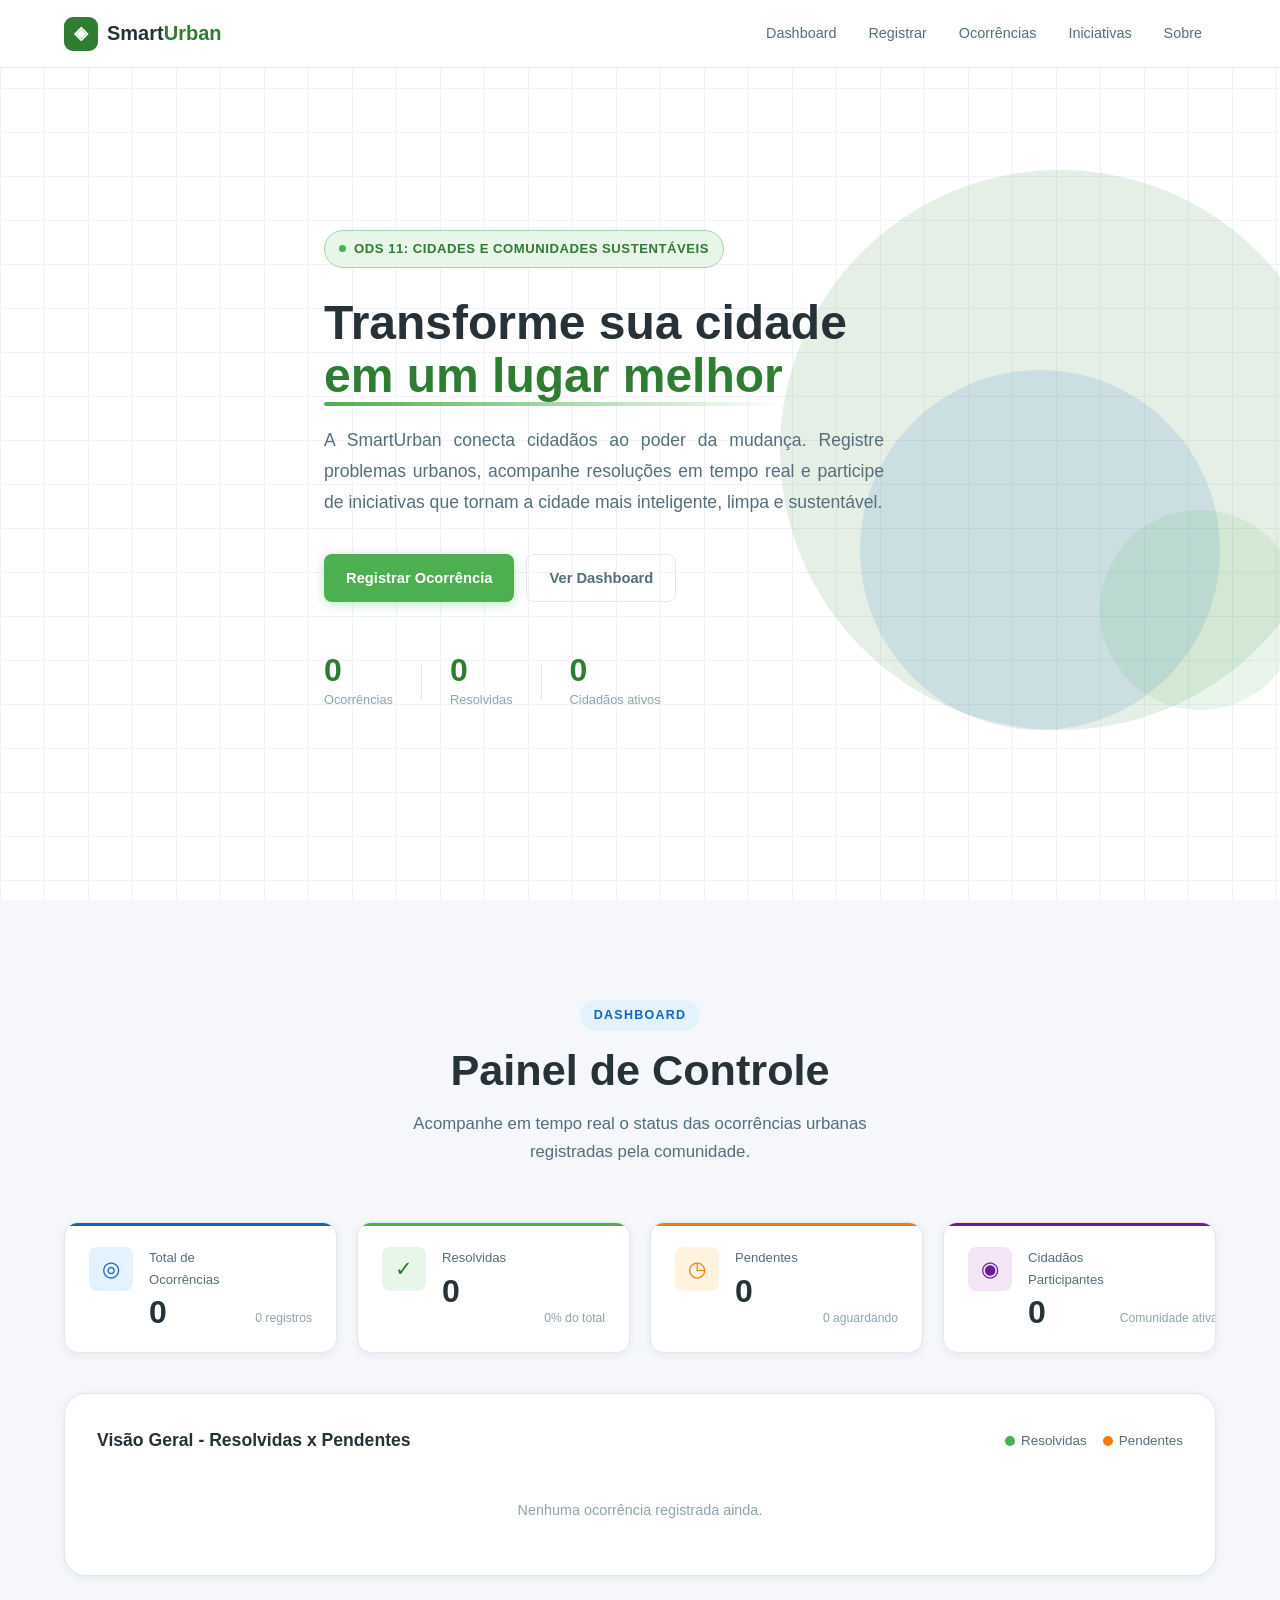
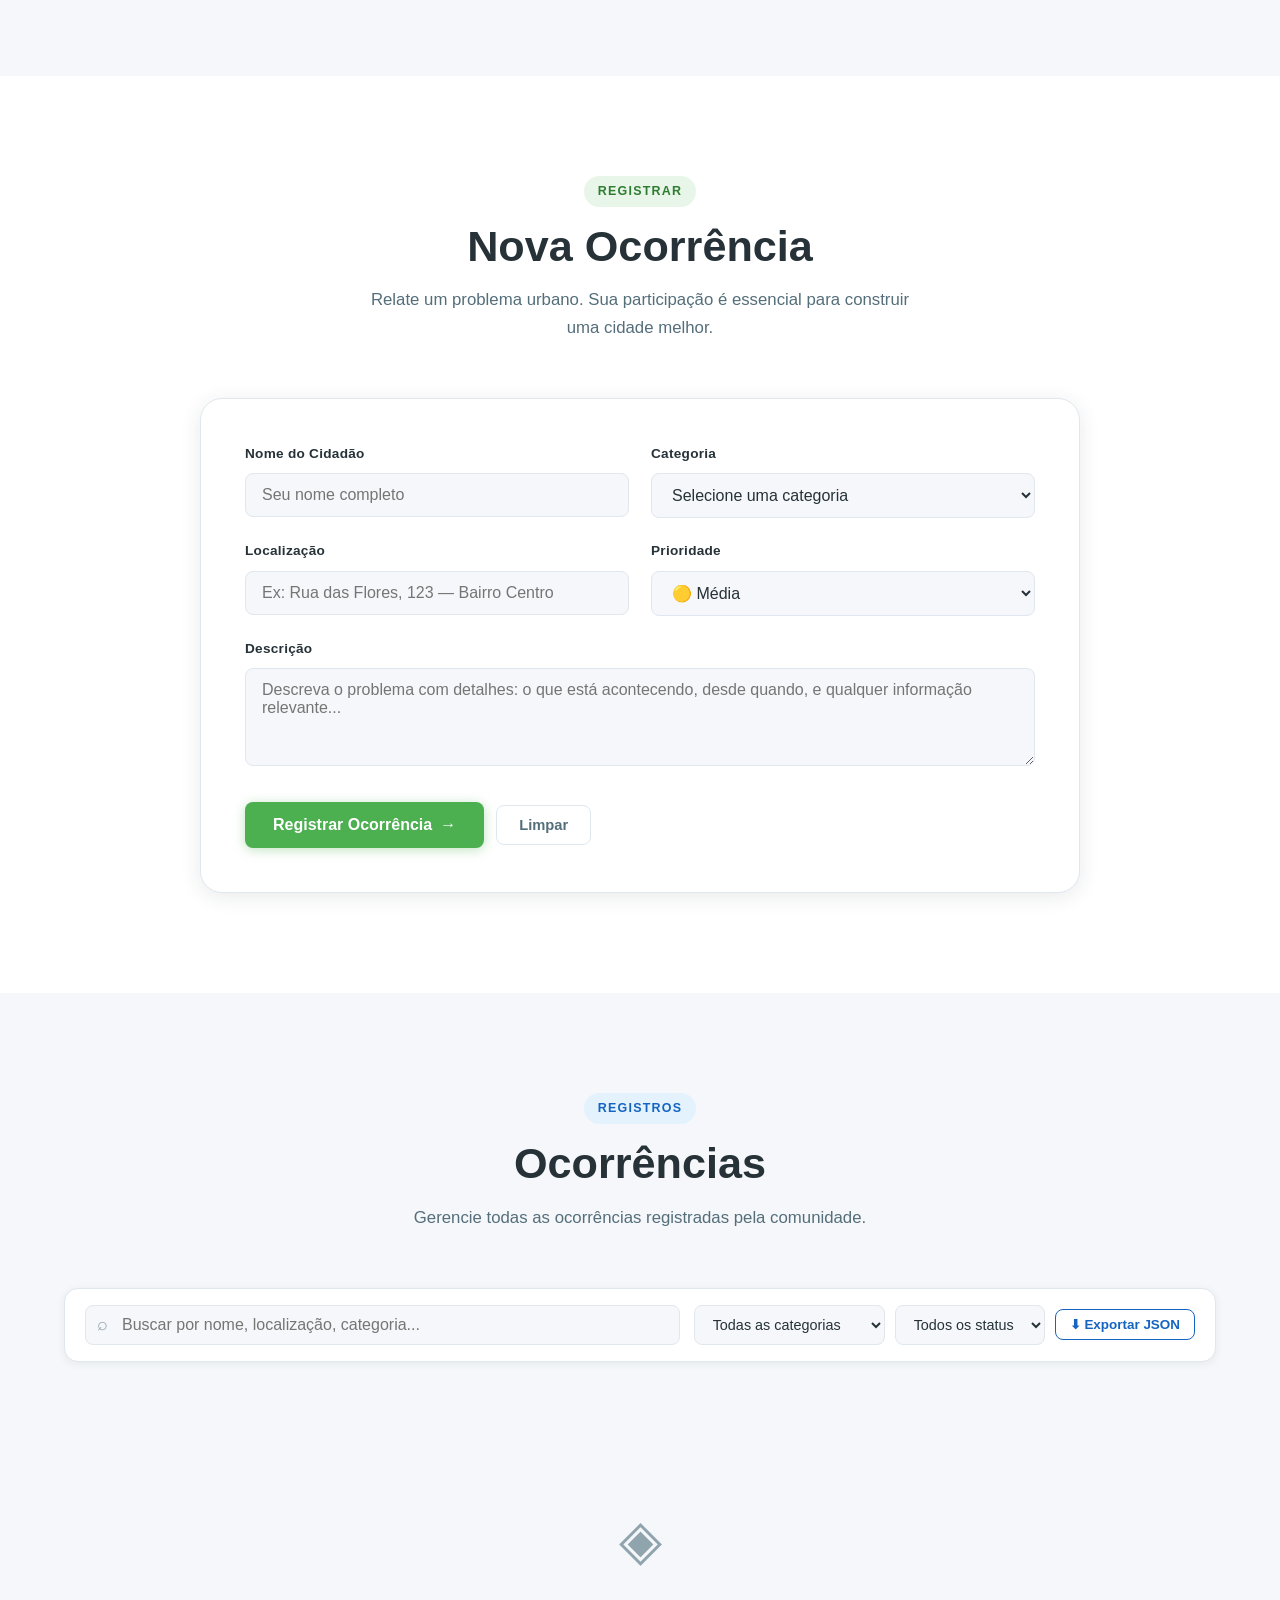
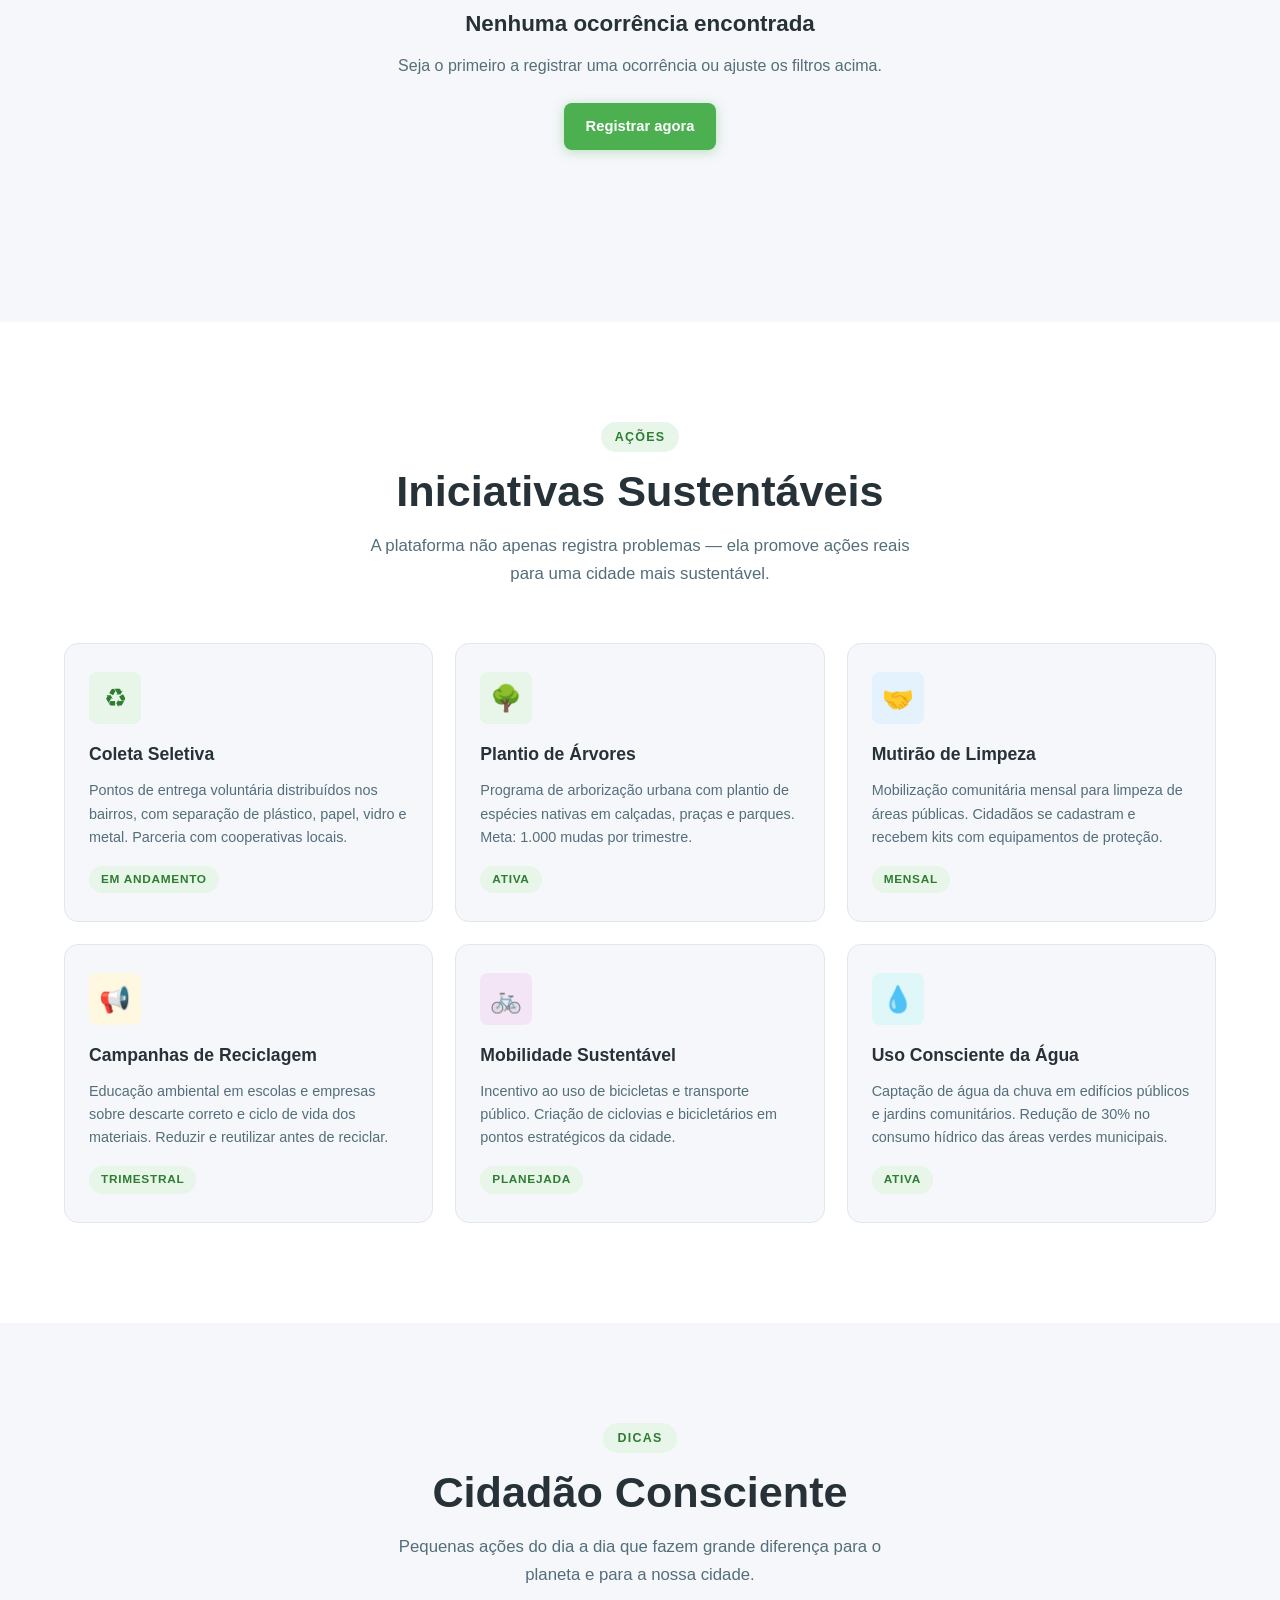
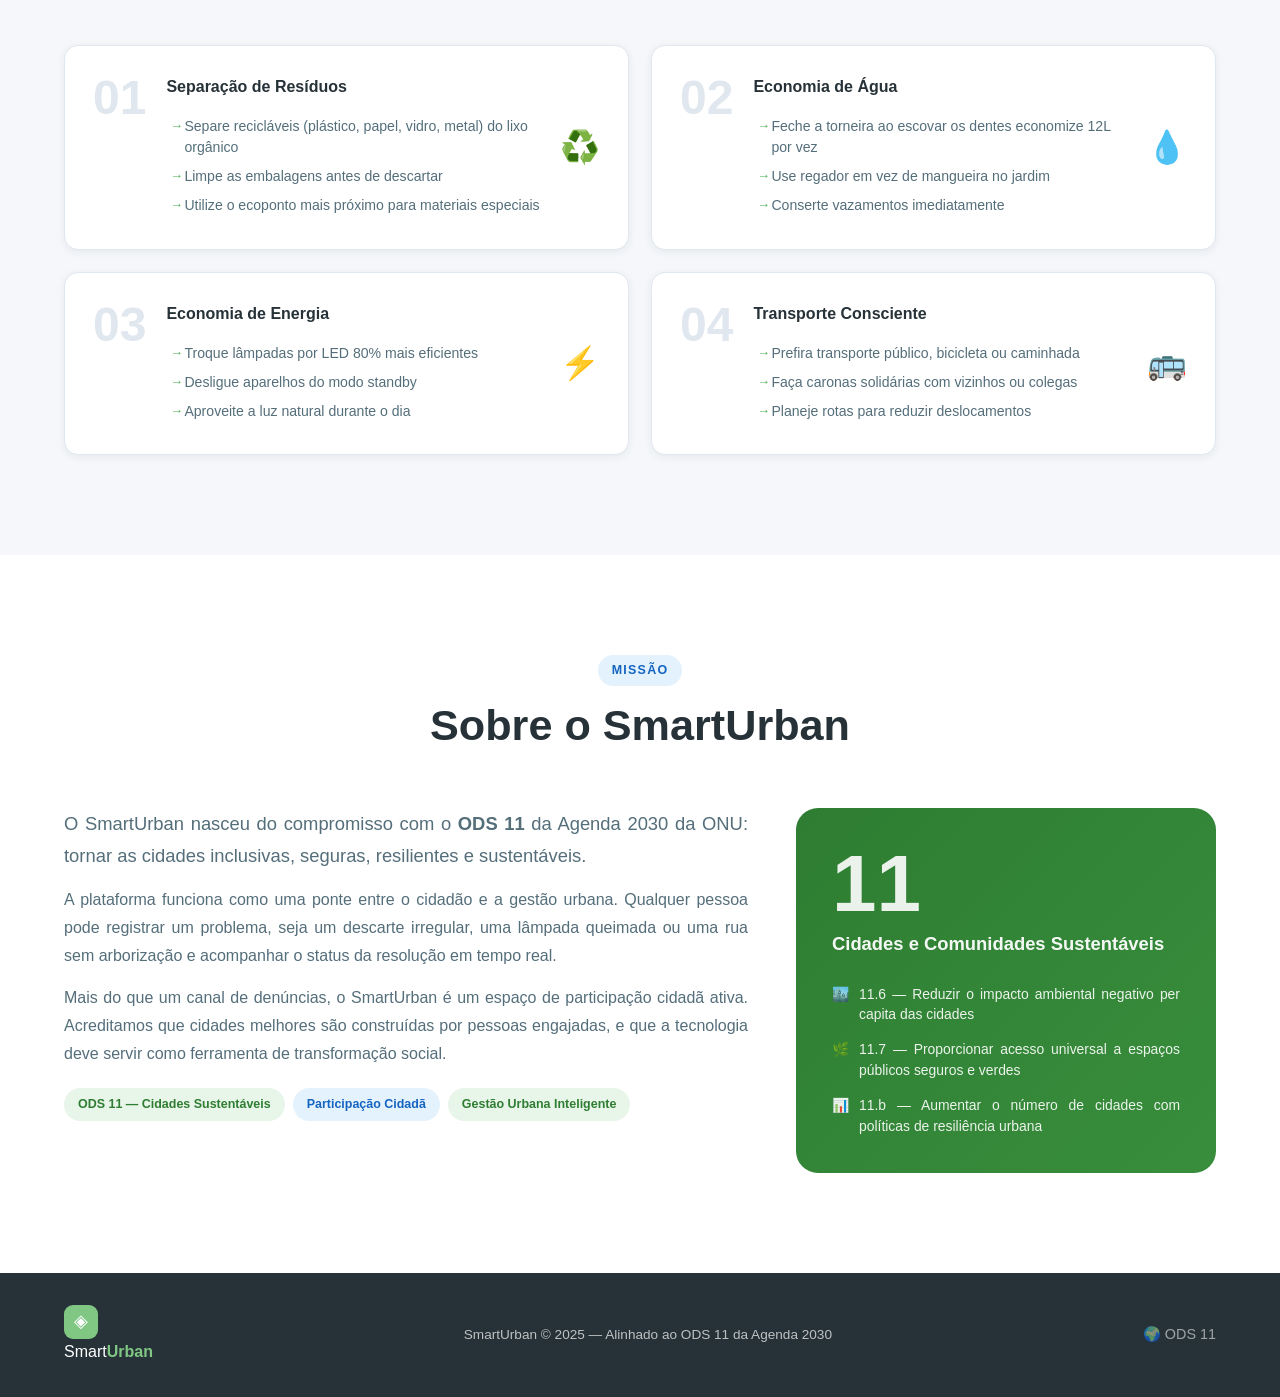
==== commit 3b4752e6: "Update index.html" ====
--- a/ProjetoSmartUrban/index.html
+++ b/ProjetoSmartUrban/index.html
@@ -47,7 +47,7 @@
     <div class="container hero-content">
       <div class="hero-badge">
         <span class="badge-dot"></span>
-        Cidades e Comunidades Sustentáveis
+        ODS 11: Cidades e Comunidades Sustentáveis
       </div>
       <h1 class="hero-title">
         Transforme sua cidade<br />
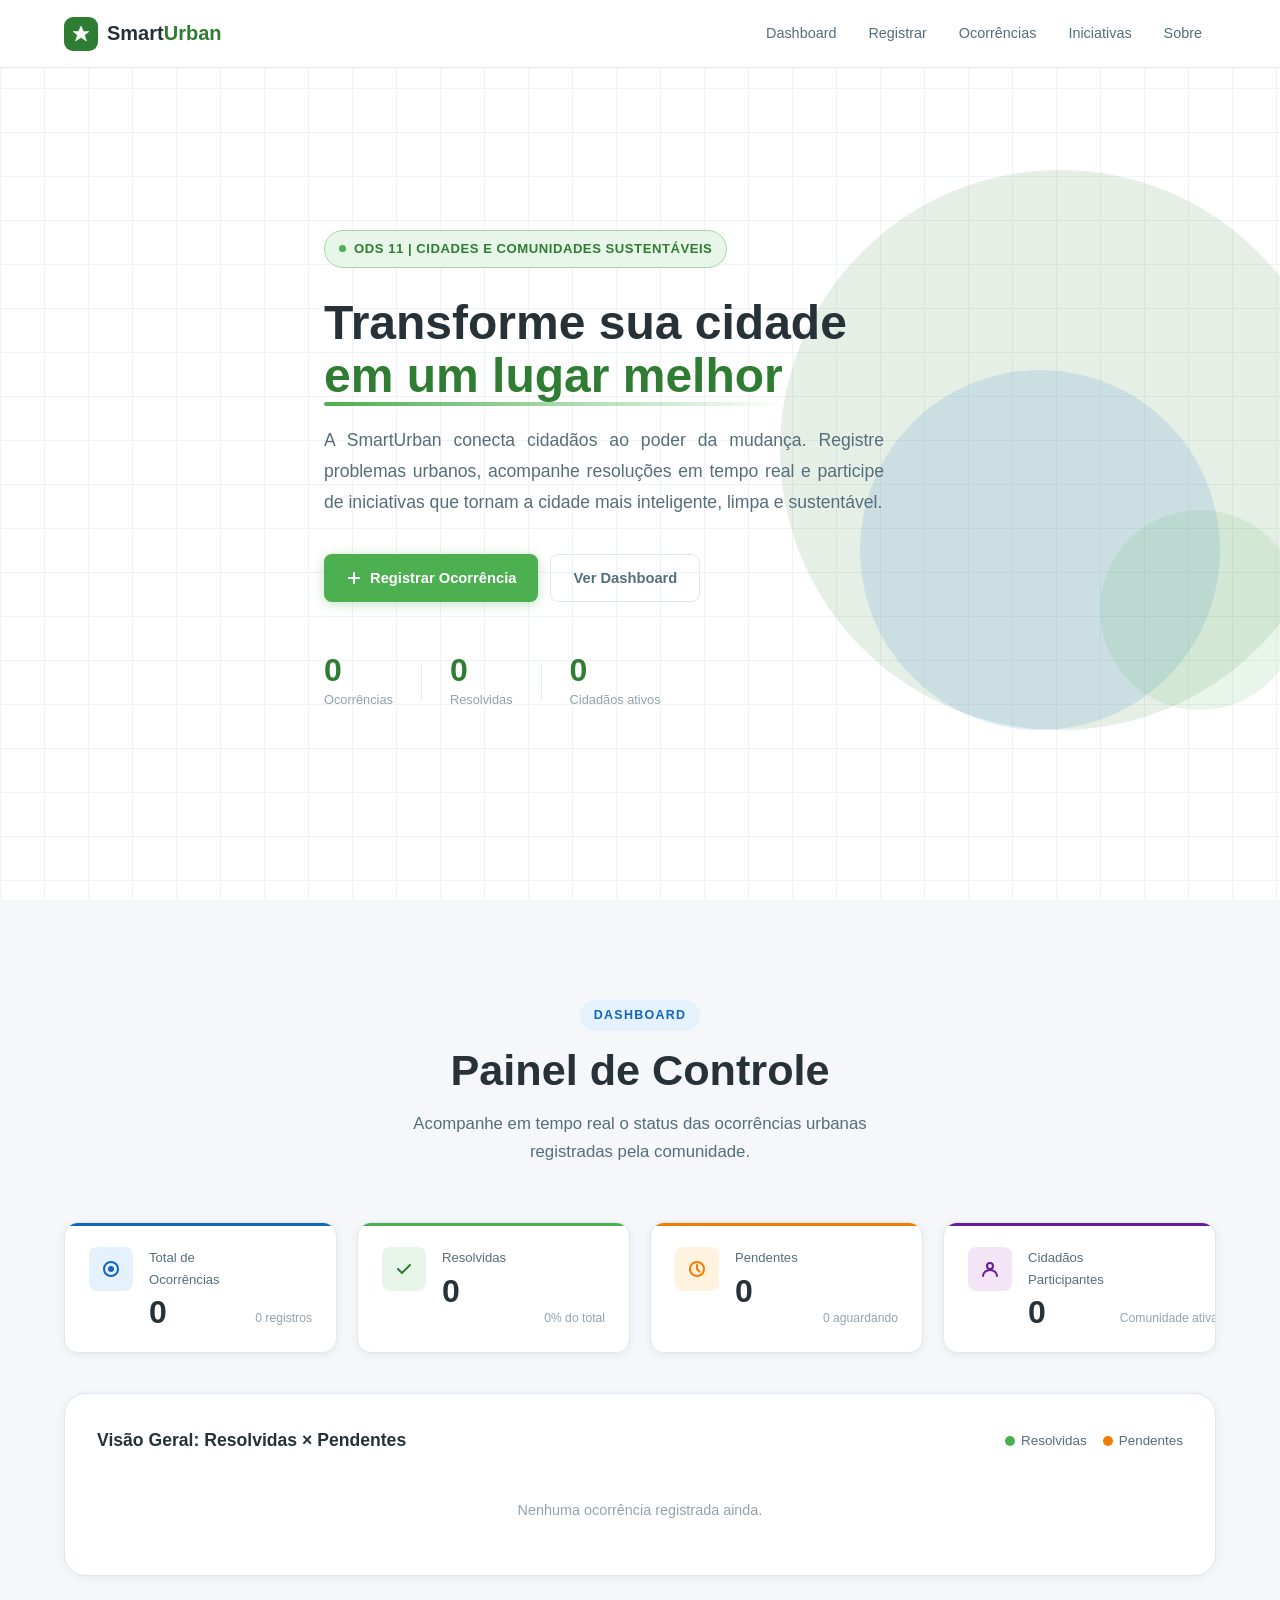
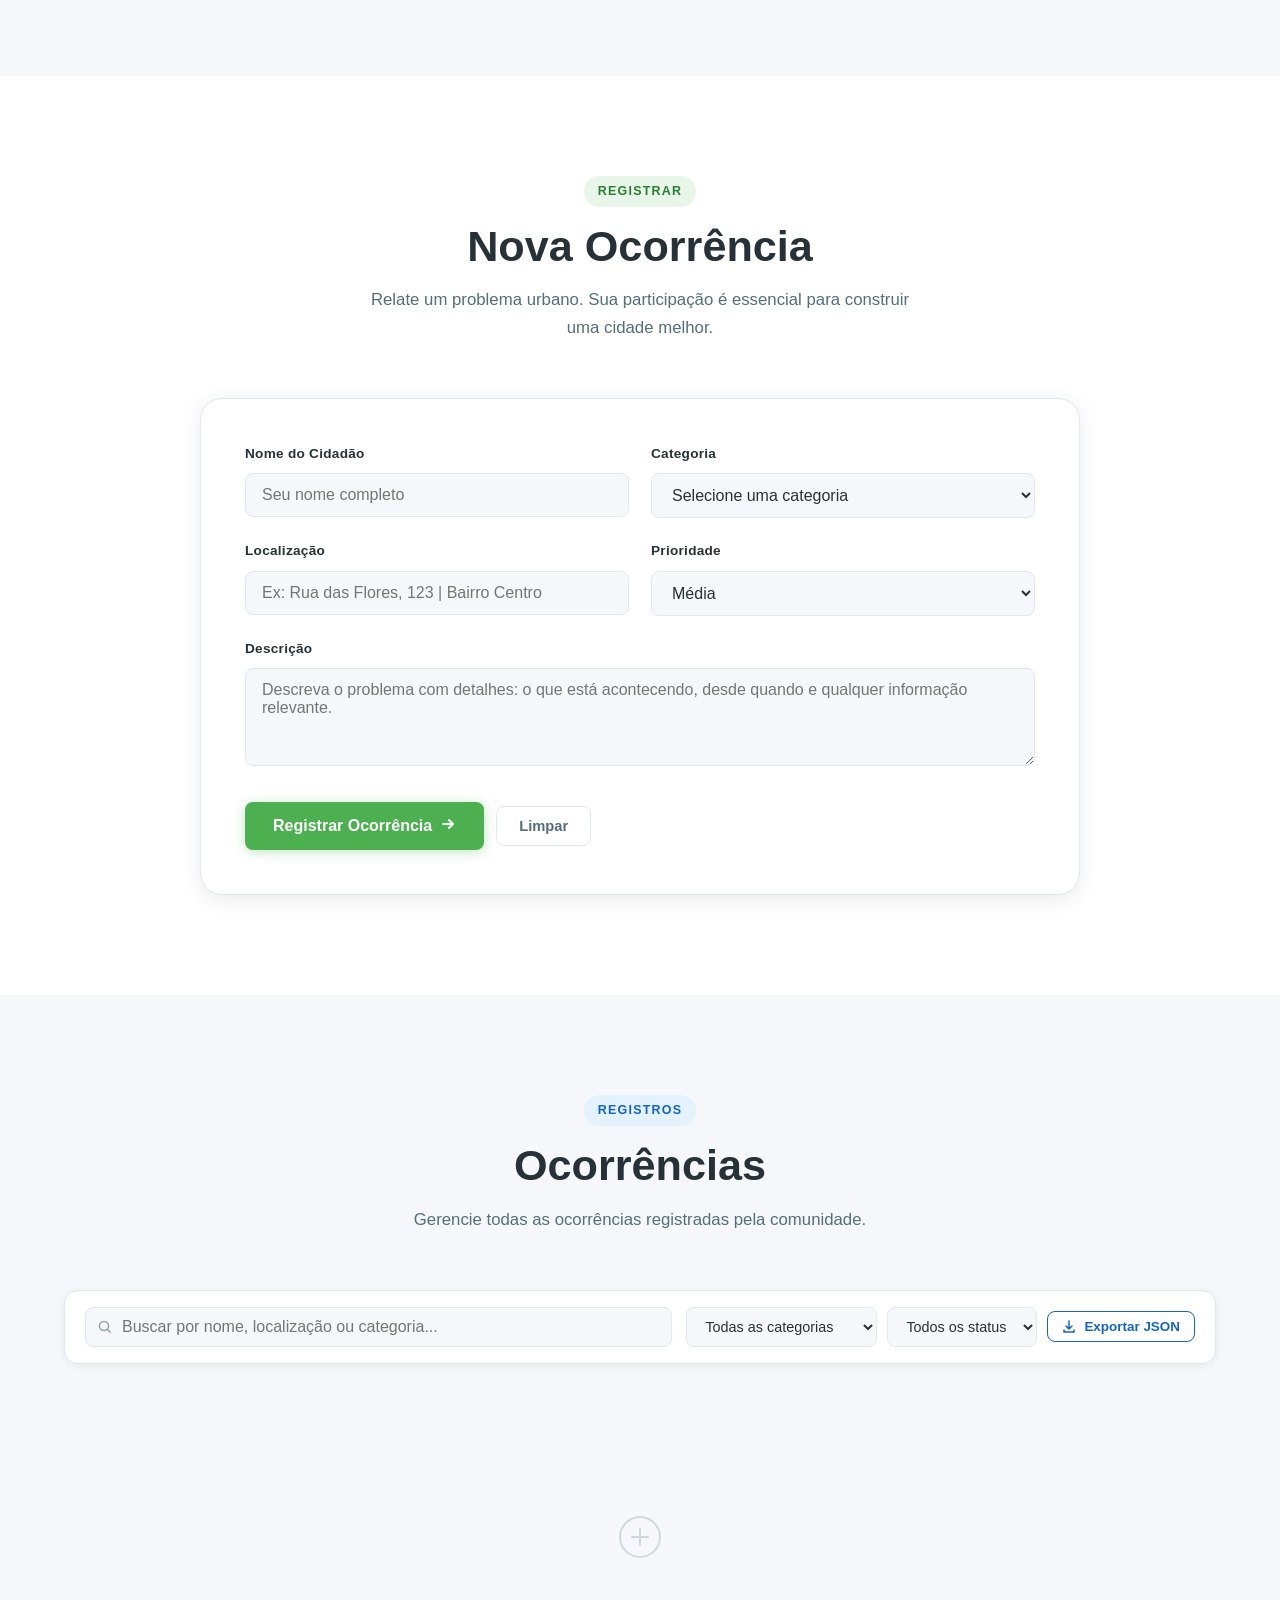
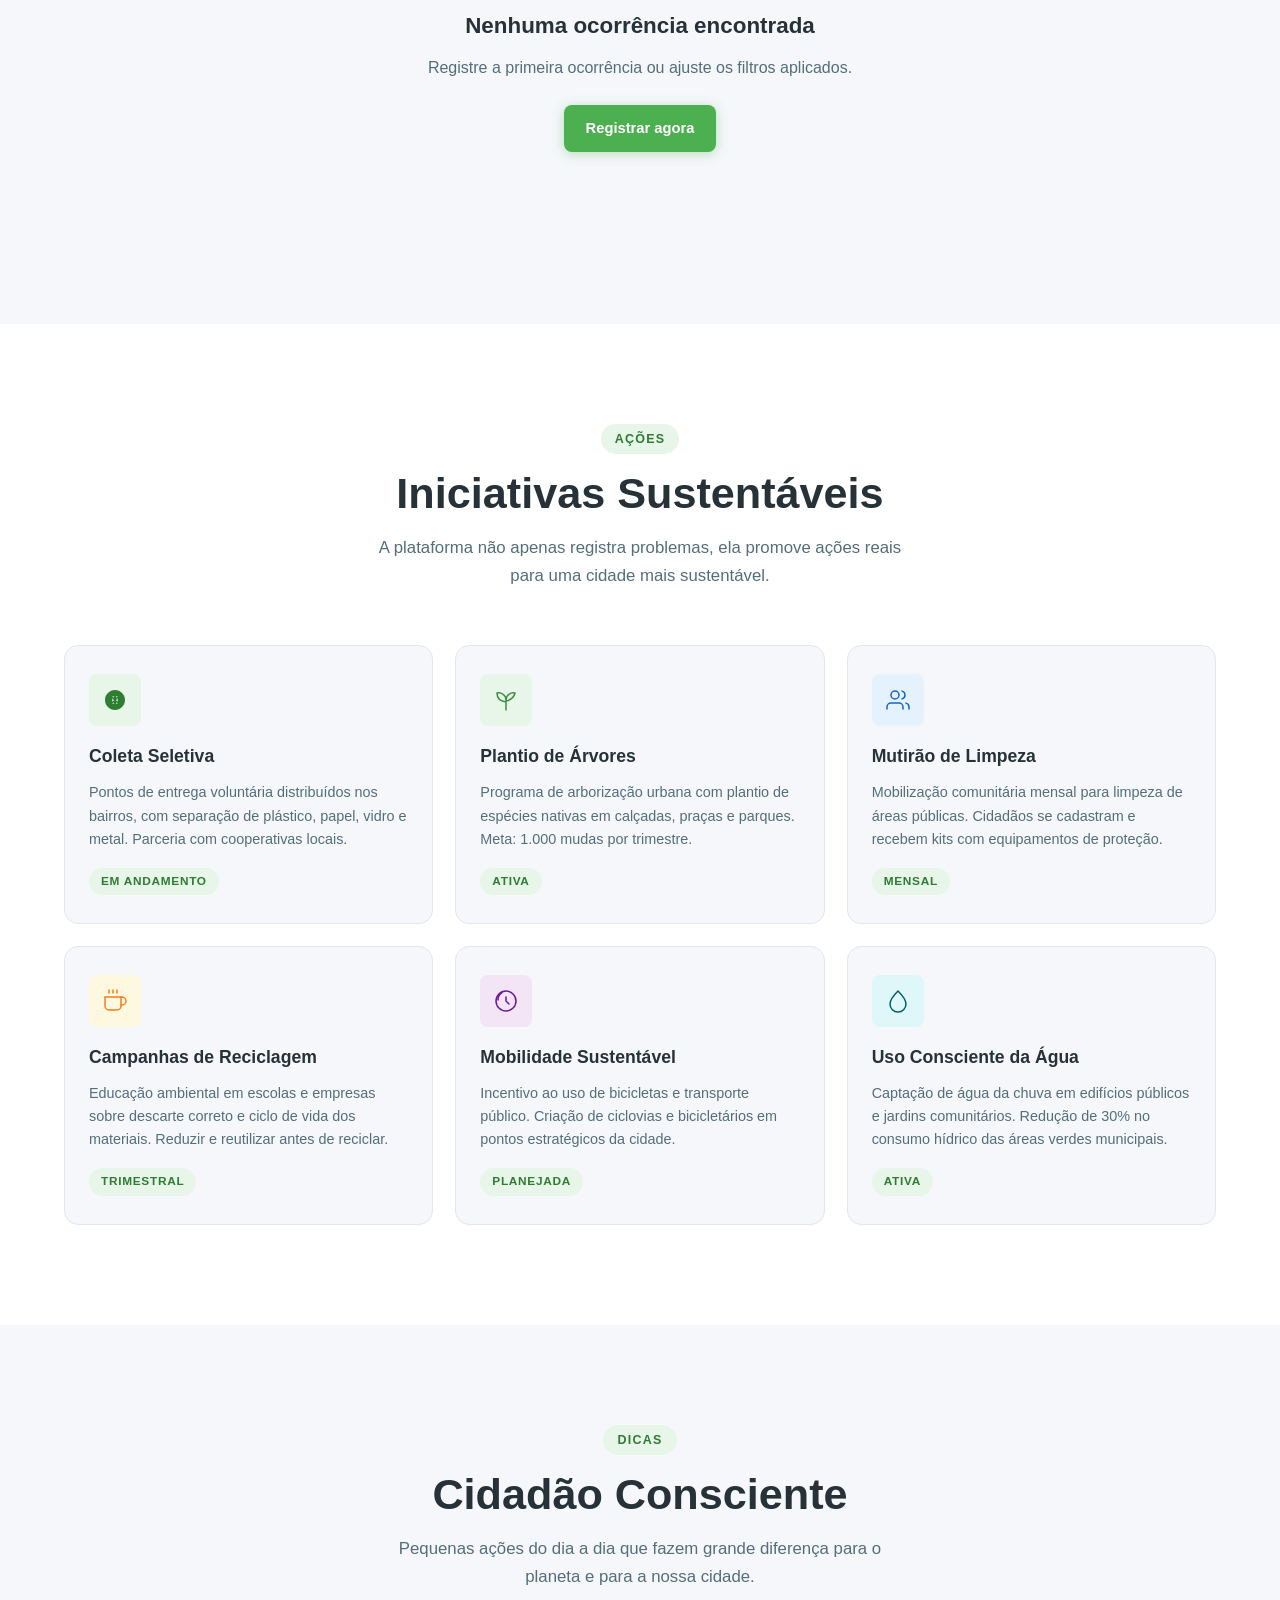
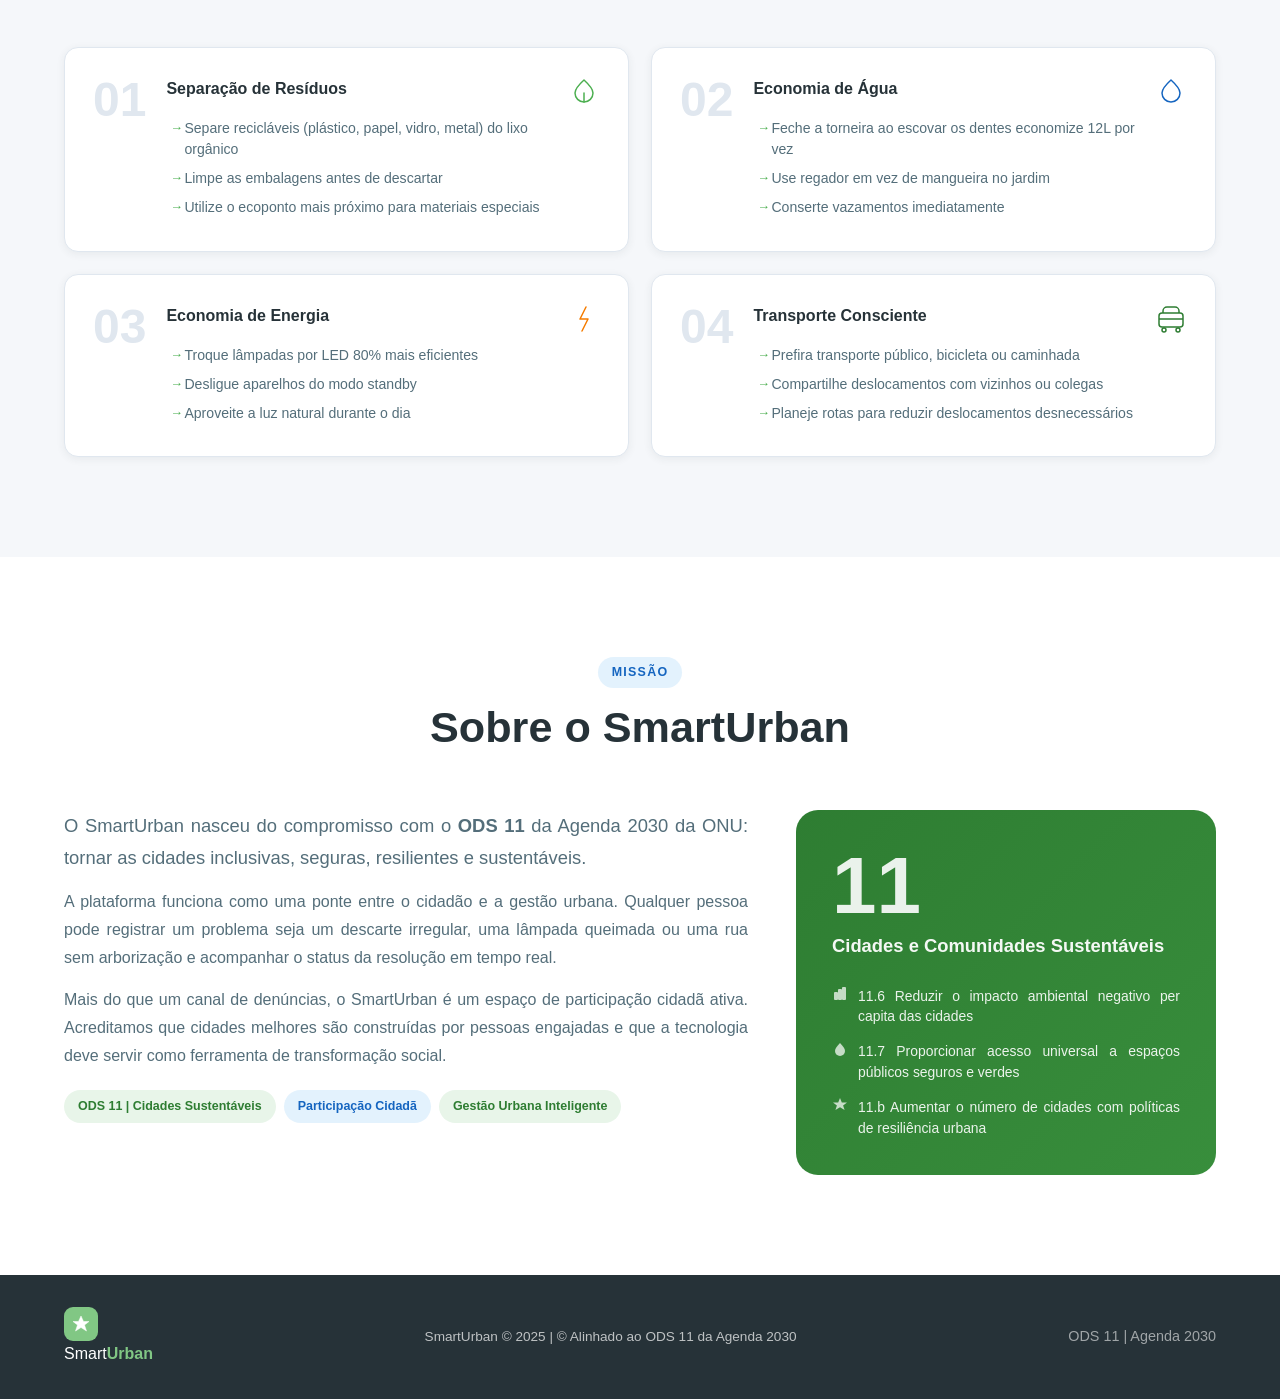
==== commit 847b0743: "Html finalizado" ====
--- a/ProjetoSmartUrban/index.html
+++ b/ProjetoSmartUrban/index.html
@@ -3,28 +3,25 @@
 <head>
   <meta charset="UTF-8" />
   <meta name="viewport" content="width=device-width, initial-scale=1.0" />
-  <title>SmartUrban - Cidades e Comunidades Sustentáveis</title>
+  <title>SmartUrban | Cidades e Comunidades Sustentáveis</title>
   <link rel="stylesheet" href="style.css" />
   <link rel="preconnect" href="https://fonts.googleapis.com" />
   <link href="https://fonts.googleapis.com/css2?family=Syne:wght@400;600;700;800&family=DM+Sans:ital,opsz,wght@0,9..40,300;0,9..40,400;0,9..40,500;0,9..40,600;1,9..40,300&display=swap" rel="stylesheet" />
 </head>
 <body>
 
-  <!-- ═══════════════════════════════════════════
-       NOTIFICAÇÕES
-  ═══════════════════════════════════════════ -->
   <div id="notification-container" aria-live="polite"></div>
 
-  <!-- ═══════════════════════════════════════════
-       HEADER
-  ═══════════════════════════════════════════ -->
   <header id="header">
     <div class="container header-inner">
       <a href="#hero" class="logo">
-        <span class="logo-icon">◈</span>
+        <span class="logo-icon">
+          <svg width="18" height="18" viewBox="0 0 18 18" fill="none" xmlns="http://www.w3.org/2000/svg">
+            <path d="M9 1L11.5 6.5H17L12.5 10L14.5 16L9 12.5L3.5 16L5.5 10L1 6.5H6.5L9 1Z" fill="white" stroke="white" stroke-width="0.5" stroke-linejoin="round"/>
+          </svg>
+        </span>
         <span class="logo-text">Smart<strong>Urban</strong></span>
       </a>
-
       <nav class="nav" id="nav">
         <a href="#dashboard" class="nav-link">Dashboard</a>
         <a href="#cadastro" class="nav-link">Registrar</a>
@@ -32,22 +29,18 @@
         <a href="#iniciativas" class="nav-link">Iniciativas</a>
         <a href="#sobre" class="nav-link">Sobre</a>
       </nav>
-
       <button class="menu-toggle" id="menuToggle" aria-label="Abrir menu">
         <span></span><span></span><span></span>
       </button>
     </div>
   </header>
 
-  <!-- ═══════════════════════════════════════════
-       HERO
-  ═══════════════════════════════════════════ -->
   <section id="hero">
     <div class="hero-bg-grid"></div>
     <div class="container hero-content">
       <div class="hero-badge">
         <span class="badge-dot"></span>
-        ODS 11: Cidades e Comunidades Sustentáveis
+        ODS 11 | Cidades e Comunidades Sustentáveis
       </div>
       <h1 class="hero-title">
         Transforme sua cidade<br />
@@ -59,7 +52,10 @@
         mais inteligente, limpa e sustentável.
       </p>
       <div class="hero-actions">
-        <a href="#cadastro" class="btn btn-primary">Registrar Ocorrência</a>
+        <a href="#cadastro" class="btn btn-primary">
+          <svg width="16" height="16" viewBox="0 0 16 16" fill="none"><path d="M8 3v10M3 8h10" stroke="currentColor" stroke-width="2" stroke-linecap="round"/></svg>
+          Registrar Ocorrência
+        </a>
         <a href="#dashboard" class="btn btn-ghost">Ver Dashboard</a>
       </div>
       <div class="hero-stats">
@@ -86,9 +82,6 @@
     </div>
   </section>
 
-  <!-- ═══════════════════════════════════════════
-       DASHBOARD
-  ═══════════════════════════════════════════ -->
   <section id="dashboard" class="section">
     <div class="container">
       <div class="section-header">
@@ -99,31 +92,39 @@
 
       <div class="dashboard-grid">
         <div class="stat-card blue">
-          <div class="stat-icon">◎</div>
+          <div class="stat-icon">
+            <svg width="20" height="20" viewBox="0 0 20 20" fill="none"><circle cx="10" cy="10" r="7" stroke="currentColor" stroke-width="2"/><circle cx="10" cy="10" r="3" fill="currentColor"/></svg>
+          </div>
           <div class="stat-info">
             <span class="stat-label">Total de Ocorrências</span>
             <span class="stat-number" id="statTotal">0</span>
           </div>
-          <div class="stat-trend" id="trendTotal">—</div>
+          <div class="stat-trend" id="trendTotal"></div>
         </div>
         <div class="stat-card green">
-          <div class="stat-icon">✓</div>
+          <div class="stat-icon">
+            <svg width="20" height="20" viewBox="0 0 20 20" fill="none"><path d="M4 10l4 4 8-8" stroke="currentColor" stroke-width="2" stroke-linecap="round" stroke-linejoin="round"/></svg>
+          </div>
           <div class="stat-info">
             <span class="stat-label">Resolvidas</span>
             <span class="stat-number" id="statResolvidas">0</span>
           </div>
-          <div class="stat-trend" id="trendResolvidas">—</div>
+          <div class="stat-trend" id="trendResolvidas"></div>
         </div>
         <div class="stat-card orange">
-          <div class="stat-icon">◷</div>
+          <div class="stat-icon">
+            <svg width="20" height="20" viewBox="0 0 20 20" fill="none"><circle cx="10" cy="10" r="7" stroke="currentColor" stroke-width="2"/><path d="M10 6v4l2.5 2.5" stroke="currentColor" stroke-width="2" stroke-linecap="round"/></svg>
+          </div>
           <div class="stat-info">
             <span class="stat-label">Pendentes</span>
             <span class="stat-number" id="statPendentes">0</span>
           </div>
-          <div class="stat-trend" id="trendPendentes">—</div>
+          <div class="stat-trend" id="trendPendentes"></div>
         </div>
         <div class="stat-card purple">
-          <div class="stat-icon">◉</div>
+          <div class="stat-icon">
+            <svg width="20" height="20" viewBox="0 0 20 20" fill="none"><path d="M13 7a3 3 0 1 1-6 0 3 3 0 0 1 6 0z" stroke="currentColor" stroke-width="2"/><path d="M3 17c0-3.3 3.1-6 7-6s7 2.7 7 6" stroke="currentColor" stroke-width="2" stroke-linecap="round"/></svg>
+          </div>
           <div class="stat-info">
             <span class="stat-label">Cidadãos Participantes</span>
             <span class="stat-number" id="statCidadaos">0</span>
@@ -132,10 +133,9 @@
         </div>
       </div>
 
-      <!-- Gráfico Canvas -->
       <div class="chart-wrapper">
         <div class="chart-header">
-          <h3 class="chart-title">Visão Geral - Resolvidas x Pendentes</h3>
+          <h3 class="chart-title">Visão Geral: Resolvidas × Pendentes</h3>
           <div class="chart-legend">
             <span class="legend-dot green"></span> Resolvidas
             <span class="legend-dot orange" style="margin-left:16px"></span> Pendentes
@@ -147,9 +147,6 @@
     </div>
   </section>
 
-  <!-- ═══════════════════════════════════════════
-       CADASTRO DE OCORRÊNCIA
-  ═══════════════════════════════════════════ -->
   <section id="cadastro" class="section section-alt">
     <div class="container">
       <div class="section-header">
@@ -157,7 +154,6 @@
         <h2 class="section-title">Nova Ocorrência</h2>
         <p class="section-sub">Relate um problema urbano. Sua participação é essencial para construir uma cidade melhor.</p>
       </div>
-
       <div class="form-card">
         <form id="formOcorrencia" novalidate>
           <div class="form-grid">
@@ -165,47 +161,44 @@
               <label for="inputNome">Nome do Cidadão</label>
               <input type="text" id="inputNome" placeholder="Seu nome completo" autocomplete="name" />
             </div>
-
             <div class="form-group">
               <label for="inputCategoria">Categoria</label>
               <select id="inputCategoria">
                 <option value="">Selecione uma categoria</option>
-                <option value="Descarte Irregular de Lixo">🗑️ Descarte Irregular de Lixo</option>
-                <option value="Acúmulo de Resíduos">♻️ Acúmulo de Resíduos</option>
-                <option value="Falta de Coleta Seletiva">📦 Falta de Coleta Seletiva</option>
-                <option value="Iluminação Pública Defeituosa">💡 Iluminação Pública Defeituosa</option>
-                <option value="Vazamento de Água">💧 Vazamento de Água</option>
-                <option value="Necessidade de Arborização">🌳 Necessidade de Arborização</option>
-                <option value="Problema de Mobilidade Urbana">🚌 Problema de Mobilidade Urbana</option>
-                <option value="Outro">📋 Outro</option>
+                <option value="Descarte Irregular de Lixo">Descarte Irregular de Lixo</option>
+                <option value="Acúmulo de Resíduos">Acúmulo de Resíduos</option>
+                <option value="Falta de Coleta Seletiva">Falta de Coleta Seletiva</option>
+                <option value="Iluminação Pública Defeituosa">Iluminação Pública Defeituosa</option>
+                <option value="Vazamento de Água">Vazamento de Água</option>
+                <option value="Necessidade de Arborização">Necessidade de Arborização</option>
+                <option value="Problema de Mobilidade Urbana">Problema de Mobilidade Urbana</option>
+                <option value="Outro">Outro</option>
               </select>
             </div>
-
             <div class="form-group">
               <label for="inputLocalizacao">Localização</label>
-              <input type="text" id="inputLocalizacao" placeholder="Ex: Rua das Flores, 123 — Bairro Centro" />
-            </div>
-
+              <input type="text" id="inputLocalizacao" placeholder="Ex: Rua das Flores, 123 | Bairro Centro" />
+            </div>
             <div class="form-group">
               <label for="inputPrioridade">Prioridade</label>
               <select id="inputPrioridade">
-                <option value="Baixa">🟢 Baixa</option>
-                <option value="Média" selected>🟡 Média</option>
-                <option value="Alta">🔴 Alta</option>
-                <option value="Urgente">🚨 Urgente</option>
+                <option value="Baixa">Baixa</option>
+                <option value="Média" selected>Média</option>
+                <option value="Alta">Alta</option>
+                <option value="Urgente">Urgente</option>
               </select>
             </div>
-
             <div class="form-group form-group-full">
               <label for="inputDescricao">Descrição</label>
-              <textarea id="inputDescricao" rows="4" placeholder="Descreva o problema com detalhes: o que está acontecendo, desde quando, e qualquer informação relevante..."></textarea>
-            </div>
-          </div>
-
+              <textarea id="inputDescricao" rows="4" placeholder="Descreva o problema com detalhes: o que está acontecendo, desde quando e qualquer informação relevante."></textarea>
+            </div>
+          </div>
           <div class="form-actions">
             <button type="submit" class="btn btn-primary btn-lg">
               <span>Registrar Ocorrência</span>
-              <span class="btn-arrow">→</span>
+              <span class="btn-arrow">
+                <svg width="16" height="16" viewBox="0 0 16 16" fill="none"><path d="M3 8h10M9 4l4 4-4 4" stroke="currentColor" stroke-width="2" stroke-linecap="round" stroke-linejoin="round"/></svg>
+              </span>
             </button>
             <button type="button" class="btn btn-ghost" id="btnLimpar">Limpar</button>
           </div>
@@ -214,9 +207,6 @@
     </div>
   </section>
 
-  <!-- ═══════════════════════════════════════════
-       LISTA DE OCORRÊNCIAS
-  ═══════════════════════════════════════════ -->
   <section id="ocorrencias" class="section">
     <div class="container">
       <div class="section-header">
@@ -224,12 +214,10 @@
         <h2 class="section-title">Ocorrências</h2>
         <p class="section-sub">Gerencie todas as ocorrências registradas pela comunidade.</p>
       </div>
-
-      <!-- Barra de filtros -->
       <div class="filters-bar">
         <div class="search-box">
-          <span class="search-icon">⌕</span>
-          <input type="text" id="inputBusca" placeholder="Buscar por nome, localização, categoria..." />
+          <svg class="search-icon" width="16" height="16" viewBox="0 0 16 16" fill="none"><circle cx="7" cy="7" r="4.5" stroke="currentColor" stroke-width="1.5"/><path d="M10.5 10.5L13 13" stroke="currentColor" stroke-width="1.5" stroke-linecap="round"/></svg>
+          <input type="text" id="inputBusca" placeholder="Buscar por nome, localização ou categoria..." />
         </div>
         <div class="filter-group">
           <select id="filtroCategoria">
@@ -248,72 +236,77 @@
             <option value="Pendente">Pendente</option>
             <option value="Resolvida">Resolvida</option>
           </select>
-          <button class="btn btn-outline btn-sm" id="btnExportar">⬇ Exportar JSON</button>
-        </div>
-      </div>
-
-      <!-- Resultado dos filtros -->
+          <button class="btn btn-outline btn-sm" id="btnExportar">
+            <svg width="14" height="14" viewBox="0 0 14 14" fill="none"><path d="M7 1v8M4 6l3 3 3-3" stroke="currentColor" stroke-width="1.5" stroke-linecap="round" stroke-linejoin="round"/><path d="M2 10v2h10v-2" stroke="currentColor" stroke-width="1.5" stroke-linecap="round"/></svg>
+            Exportar JSON
+          </button>
+        </div>
+      </div>
       <div class="filter-result" id="filterResult"></div>
-
-      <!-- Lista -->
-      <div id="listaOcorrencias" class="ocorrencias-grid">
-        <!-- Cards injetados via JS -->
-      </div>
-
-      <!-- Estado vazio -->
+      <div id="listaOcorrencias" class="ocorrencias-grid"></div>
       <div class="empty-state" id="emptyState">
-        <div class="empty-icon">◈</div>
+        <div class="empty-icon">
+          <svg width="48" height="48" viewBox="0 0 48 48" fill="none"><circle cx="24" cy="24" r="20" stroke="#CFD8DC" stroke-width="2"/><path d="M16 24h16M24 16v16" stroke="#CFD8DC" stroke-width="2" stroke-linecap="round"/></svg>
+        </div>
         <h3>Nenhuma ocorrência encontrada</h3>
-        <p>Seja o primeiro a registrar uma ocorrência ou ajuste os filtros acima.</p>
+        <p>Registre a primeira ocorrência ou ajuste os filtros aplicados.</p>
         <a href="#cadastro" class="btn btn-primary">Registrar agora</a>
       </div>
     </div>
   </section>
 
-  <!-- ═══════════════════════════════════════════
-       INICIATIVAS SUSTENTÁVEIS
-  ═══════════════════════════════════════════ -->
   <section id="iniciativas" class="section section-alt">
     <div class="container">
       <div class="section-header">
         <div class="section-tag green">Ações</div>
         <h2 class="section-title">Iniciativas Sustentáveis</h2>
-        <p class="section-sub">A plataforma não apenas registra problemas — ela promove ações reais para uma cidade mais sustentável.</p>
-      </div>
-
+        <p class="section-sub">A plataforma não apenas registra problemas, ela promove ações reais para uma cidade mais sustentável.</p>
+      </div>
       <div class="iniciativas-grid">
         <div class="iniciativa-card">
-          <div class="iniciativa-icon" style="background: #E8F5E9; color: #2E7D32">♻</div>
+          <div class="iniciativa-icon" style="background:#E8F5E9;color:#2E7D32">
+            <svg width="24" height="24" viewBox="0 0 24 24" fill="none"><path d="M12 2C6.48 2 2 6.48 2 12s4.48 10 10 10 10-4.48 10-10S17.52 2 12 2zm-1 14H9V8h2v8zm4 0h-2V8h2v8z" fill="currentColor"/><path d="M7 12c0-2.76 2.24-5 5-5s5 2.24 5 5-2.24 5-5 5-5-2.24-5-5z" fill="currentColor" opacity=".3"/><path d="M15 9l-6 6M9 9l6 6" stroke="currentColor" stroke-width="1.5" stroke-linecap="round"/></svg>
+          </div>
           <h3>Coleta Seletiva</h3>
           <p>Pontos de entrega voluntária distribuídos nos bairros, com separação de plástico, papel, vidro e metal. Parceria com cooperativas locais.</p>
           <div class="iniciativa-tag">Em andamento</div>
         </div>
         <div class="iniciativa-card">
-          <div class="iniciativa-icon" style="background: #E8F5E9; color: #388E3C">🌳</div>
+          <div class="iniciativa-icon" style="background:#E8F5E9;color:#388E3C">
+            <svg width="24" height="24" viewBox="0 0 24 24" fill="none"><path d="M12 22V12M12 12C12 7 7 4 3 5c0 4 2 8 9 9M12 12c0-5 5-8 9-7-1 4-4 7-9 8" stroke="currentColor" stroke-width="1.5" stroke-linecap="round" stroke-linejoin="round"/></svg>
+          </div>
           <h3>Plantio de Árvores</h3>
           <p>Programa de arborização urbana com plantio de espécies nativas em calçadas, praças e parques. Meta: 1.000 mudas por trimestre.</p>
           <div class="iniciativa-tag">Ativa</div>
         </div>
         <div class="iniciativa-card">
-          <div class="iniciativa-icon" style="background: #E3F2FD; color: #1565C0">🤝</div>
+          <div class="iniciativa-icon" style="background:#E3F2FD;color:#1565C0">
+            <svg width="24" height="24" viewBox="0 0 24 24" fill="none"><path d="M17 21v-2a4 4 0 0 0-4-4H5a4 4 0 0 0-4 4v2" stroke="currentColor" stroke-width="1.5" stroke-linecap="round"/><circle cx="9" cy="7" r="4" stroke="currentColor" stroke-width="1.5"/><path d="M23 21v-2a4 4 0 0 0-3-3.87M16 3.13a4 4 0 0 1 0 7.75" stroke="currentColor" stroke-width="1.5" stroke-linecap="round"/></svg>
+          </div>
           <h3>Mutirão de Limpeza</h3>
           <p>Mobilização comunitária mensal para limpeza de áreas públicas. Cidadãos se cadastram e recebem kits com equipamentos de proteção.</p>
           <div class="iniciativa-tag">Mensal</div>
         </div>
         <div class="iniciativa-card">
-          <div class="iniciativa-icon" style="background: #FFF8E1; color: #F57F17">📢</div>
+          <div class="iniciativa-icon" style="background:#FFF8E1;color:#F57F17">
+            <svg width="24" height="24" viewBox="0 0 24 24" fill="none"><path d="M18 8h1a4 4 0 0 1 0 8h-1" stroke="currentColor" stroke-width="1.5" stroke-linecap="round"/><path d="M2 8h16v9a4 4 0 0 1-4 4H6a4 4 0 0 1-4-4V8z" stroke="currentColor" stroke-width="1.5"/><path d="M6 1v3M10 1v3M14 1v3" stroke="currentColor" stroke-width="1.5" stroke-linecap="round"/></svg>
+          </div>
           <h3>Campanhas de Reciclagem</h3>
           <p>Educação ambiental em escolas e empresas sobre descarte correto e ciclo de vida dos materiais. Reduzir e reutilizar antes de reciclar.</p>
           <div class="iniciativa-tag">Trimestral</div>
         </div>
         <div class="iniciativa-card">
-          <div class="iniciativa-icon" style="background: #F3E5F5; color: #6A1B9A">🚲</div>
+          <div class="iniciativa-icon" style="background:#F3E5F5;color:#6A1B9A">
+            <svg width="24" height="24" viewBox="0 0 24 24" fill="none"><circle cx="12" cy="12" r="10" stroke="currentColor" stroke-width="1.5"/><path d="M12 8v4l3 3" stroke="currentColor" stroke-width="1.5" stroke-linecap="round"/><path d="M8 3.5C5.5 5 4 7.8 4 11" stroke="currentColor" stroke-width="1.5" stroke-linecap="round"/></svg>
+          </div>
           <h3>Mobilidade Sustentável</h3>
           <p>Incentivo ao uso de bicicletas e transporte público. Criação de ciclovias e bicicletários em pontos estratégicos da cidade.</p>
           <div class="iniciativa-tag">Planejada</div>
         </div>
         <div class="iniciativa-card">
-          <div class="iniciativa-icon" style="background: #E0F7FA; color: #006064">💧</div>
+          <div class="iniciativa-icon" style="background:#E0F7FA;color:#006064">
+            <svg width="24" height="24" viewBox="0 0 24 24" fill="none"><path d="M12 2C6 8 4 12 4 15a8 8 0 0 0 16 0c0-3-2-7-8-13z" stroke="currentColor" stroke-width="1.5" stroke-linejoin="round"/></svg>
+          </div>
           <h3>Uso Consciente da Água</h3>
           <p>Captação de água da chuva em edifícios públicos e jardins comunitários. Redução de 30% no consumo hídrico das áreas verdes municipais.</p>
           <div class="iniciativa-tag">Ativa</div>
@@ -322,9 +315,6 @@
     </div>
   </section>
 
-  <!-- ═══════════════════════════════════════════
-       DICAS SUSTENTÁVEIS
-  ═══════════════════════════════════════════ -->
   <section id="dicas" class="section">
     <div class="container">
       <div class="section-header">
@@ -332,7 +322,6 @@
         <h2 class="section-title">Cidadão Consciente</h2>
         <p class="section-sub">Pequenas ações do dia a dia que fazem grande diferença para o planeta e para a nossa cidade.</p>
       </div>
-
       <div class="dicas-grid">
         <div class="dica-card">
           <div class="dica-number">01</div>
@@ -344,7 +333,9 @@
               <li>Utilize o ecoponto mais próximo para materiais especiais</li>
             </ul>
           </div>
-          <div class="dica-emoji">♻️</div>
+          <div class="dica-symbol">
+            <svg width="32" height="32" viewBox="0 0 32 32" fill="none"><path d="M16 4C9.4 10 7 14 7 17a9 9 0 0 0 18 0c0-3-2.4-7-9-13z" stroke="#4CAF50" stroke-width="1.5" stroke-linejoin="round"/><path d="M16 26v-9" stroke="#4CAF50" stroke-width="1.5" stroke-linecap="round"/></svg>
+          </div>
         </div>
         <div class="dica-card">
           <div class="dica-number">02</div>
@@ -356,7 +347,9 @@
               <li>Conserte vazamentos imediatamente</li>
             </ul>
           </div>
-          <div class="dica-emoji">💧</div>
+          <div class="dica-symbol">
+            <svg width="32" height="32" viewBox="0 0 32 32" fill="none"><path d="M16 4C9.4 10 7 14 7 17a9 9 0 0 0 18 0c0-3-2.4-7-9-13z" stroke="#1565C0" stroke-width="1.5" stroke-linejoin="round"/></svg>
+          </div>
         </div>
         <div class="dica-card">
           <div class="dica-number">03</div>
@@ -368,7 +361,9 @@
               <li>Aproveite a luz natural durante o dia</li>
             </ul>
           </div>
-          <div class="dica-emoji">⚡</div>
+          <div class="dica-symbol">
+            <svg width="32" height="32" viewBox="0 0 32 32" fill="none"><path d="M18 4l-6 12h8l-6 12" stroke="#F57C00" stroke-width="1.5" stroke-linecap="round" stroke-linejoin="round"/></svg>
+          </div>
         </div>
         <div class="dica-card">
           <div class="dica-number">04</div>
@@ -376,26 +371,24 @@
             <h4>Transporte Consciente</h4>
             <ul>
               <li>Prefira transporte público, bicicleta ou caminhada</li>
-              <li>Faça caronas solidárias com vizinhos ou colegas</li>
-              <li>Planeje rotas para reduzir deslocamentos</li>
+              <li>Compartilhe deslocamentos com vizinhos ou colegas</li>
+              <li>Planeje rotas para reduzir deslocamentos desnecessários</li>
             </ul>
           </div>
-          <div class="dica-emoji">🚌</div>
-        </div>
-      </div>
-    </div>
-  </section>
-
-  <!-- ═══════════════════════════════════════════
-       SOBRE O PROJETO
-  ═══════════════════════════════════════════ -->
+          <div class="dica-symbol">
+            <svg width="32" height="32" viewBox="0 0 32 32" fill="none"><rect x="4" y="10" width="24" height="14" rx="3" stroke="#2E7D32" stroke-width="1.5"/><path d="M4 16h24" stroke="#2E7D32" stroke-width="1.5"/><circle cx="9" cy="27" r="2" stroke="#2E7D32" stroke-width="1.5"/><circle cx="23" cy="27" r="2" stroke="#2E7D32" stroke-width="1.5"/><path d="M8 10V8a4 4 0 0 1 4-4h8a4 4 0 0 1 4 4v2" stroke="#2E7D32" stroke-width="1.5"/></svg>
+          </div>
+        </div>
+      </div>
+    </div>
+  </section>
+
   <section id="sobre" class="section section-alt">
     <div class="container">
       <div class="section-header">
         <div class="section-tag blue">Missão</div>
         <h2 class="section-title">Sobre o SmartUrban</h2>
       </div>
-
       <div class="sobre-grid">
         <div class="sobre-text">
           <p class="sobre-lead">
@@ -404,16 +397,16 @@
           </p>
           <p>
             A plataforma funciona como uma ponte entre o cidadão e a gestão urbana. Qualquer
-            pessoa pode registrar um problema, seja um descarte irregular, uma lâmpada queimada
+            pessoa pode registrar um problema seja um descarte irregular, uma lâmpada queimada
             ou uma rua sem arborização e acompanhar o status da resolução em tempo real.
           </p>
           <p>
             Mais do que um canal de denúncias, o SmartUrban é um espaço de participação cidadã
-            ativa. Acreditamos que cidades melhores são construídas por pessoas engajadas,
+            ativa. Acreditamos que cidades melhores são construídas por pessoas engajadas
             e que a tecnologia deve servir como ferramenta de transformação social.
           </p>
           <div class="sobre-badges">
-            <span class="sobre-badge green">ODS 11 — Cidades Sustentáveis</span>
+            <span class="sobre-badge green">ODS 11 | Cidades Sustentáveis</span>
             <span class="sobre-badge blue">Participação Cidadã</span>
             <span class="sobre-badge green">Gestão Urbana Inteligente</span>
           </div>
@@ -423,36 +416,39 @@
           <div class="ods-title">Cidades e Comunidades Sustentáveis</div>
           <div class="ods-metas">
             <div class="ods-meta">
-              <span class="ods-meta-icon">🏙️</span>
-              <span>11.6 — Reduzir o impacto ambiental negativo per capita das cidades</span>
+              <span class="ods-meta-icon">
+                <svg width="16" height="16" viewBox="0 0 16 16" fill="none"><rect x="2" y="6" width="4" height="8" rx="1" fill="white" opacity=".8"/><rect x="6" y="3" width="4" height="11" rx="1" fill="white" opacity=".8"/><rect x="10" y="1" width="4" height="13" rx="1" fill="white" opacity=".8"/></svg>
+              </span>
+              <span>11.6 Reduzir o impacto ambiental negativo per capita das cidades</span>
             </div>
             <div class="ods-meta">
-              <span class="ods-meta-icon">🌿</span>
-              <span>11.7 — Proporcionar acesso universal a espaços públicos seguros e verdes</span>
+              <span class="ods-meta-icon">
+                <svg width="16" height="16" viewBox="0 0 16 16" fill="none"><path d="M8 2C4.7 5.5 3 7.8 3 10a5 5 0 0 0 10 0c0-2.2-1.7-4.5-5-8z" fill="white" opacity=".8"/></svg>
+              </span>
+              <span>11.7 Proporcionar acesso universal a espaços públicos seguros e verdes</span>
             </div>
             <div class="ods-meta">
-              <span class="ods-meta-icon">📊</span>
-              <span>11.b — Aumentar o número de cidades com políticas de resiliência urbana</span>
-            </div>
-          </div>
-        </div>
-      </div>
-    </div>
-  </section>
-
-  <!-- ═══════════════════════════════════════════
-       FOOTER
-  ═══════════════════════════════════════════ -->
+              <span class="ods-meta-icon">
+                <svg width="16" height="16" viewBox="0 0 16 16" fill="none"><path d="M8 1l1.8 4.6H15l-3.9 2.8 1.5 4.6L8 10.2 3.4 13l1.5-4.6L1 5.6h5.2L8 1z" fill="white" opacity=".8"/></svg>
+              </span>
+              <span>11.b Aumentar o número de cidades com políticas de resiliência urbana</span>
+            </div>
+          </div>
+        </div>
+      </div>
+    </div>
+  </section>
+
   <footer class="footer">
     <div class="container footer-inner">
       <div class="footer-logo">
-        <span class="logo-icon">◈</span>
+        <span class="logo-icon">
+          <svg width="18" height="18" viewBox="0 0 18 18" fill="none"><path d="M9 1L11.5 6.5H17L12.5 10L14.5 16L9 12.5L3.5 16L5.5 10L1 6.5H6.5L9 1Z" fill="white" stroke="white" stroke-width="0.5" stroke-linejoin="round"/></svg>
+        </span>
         <span class="logo-text">Smart<strong>Urban</strong></span>
       </div>
-      <p class="footer-copy">SmartUrban © 2025 — Alinhado ao ODS 11 da Agenda 2030</p>
-      <div class="footer-ods">
-        <span>🌍 ODS 11</span>
-      </div>
+      <p class="footer-copy">SmartUrban © 2025 | &copy; Alinhado ao ODS 11 da Agenda 2030</p>
+      <div class="footer-ods">ODS 11 | Agenda 2030</div>
     </div>
   </footer>
 
